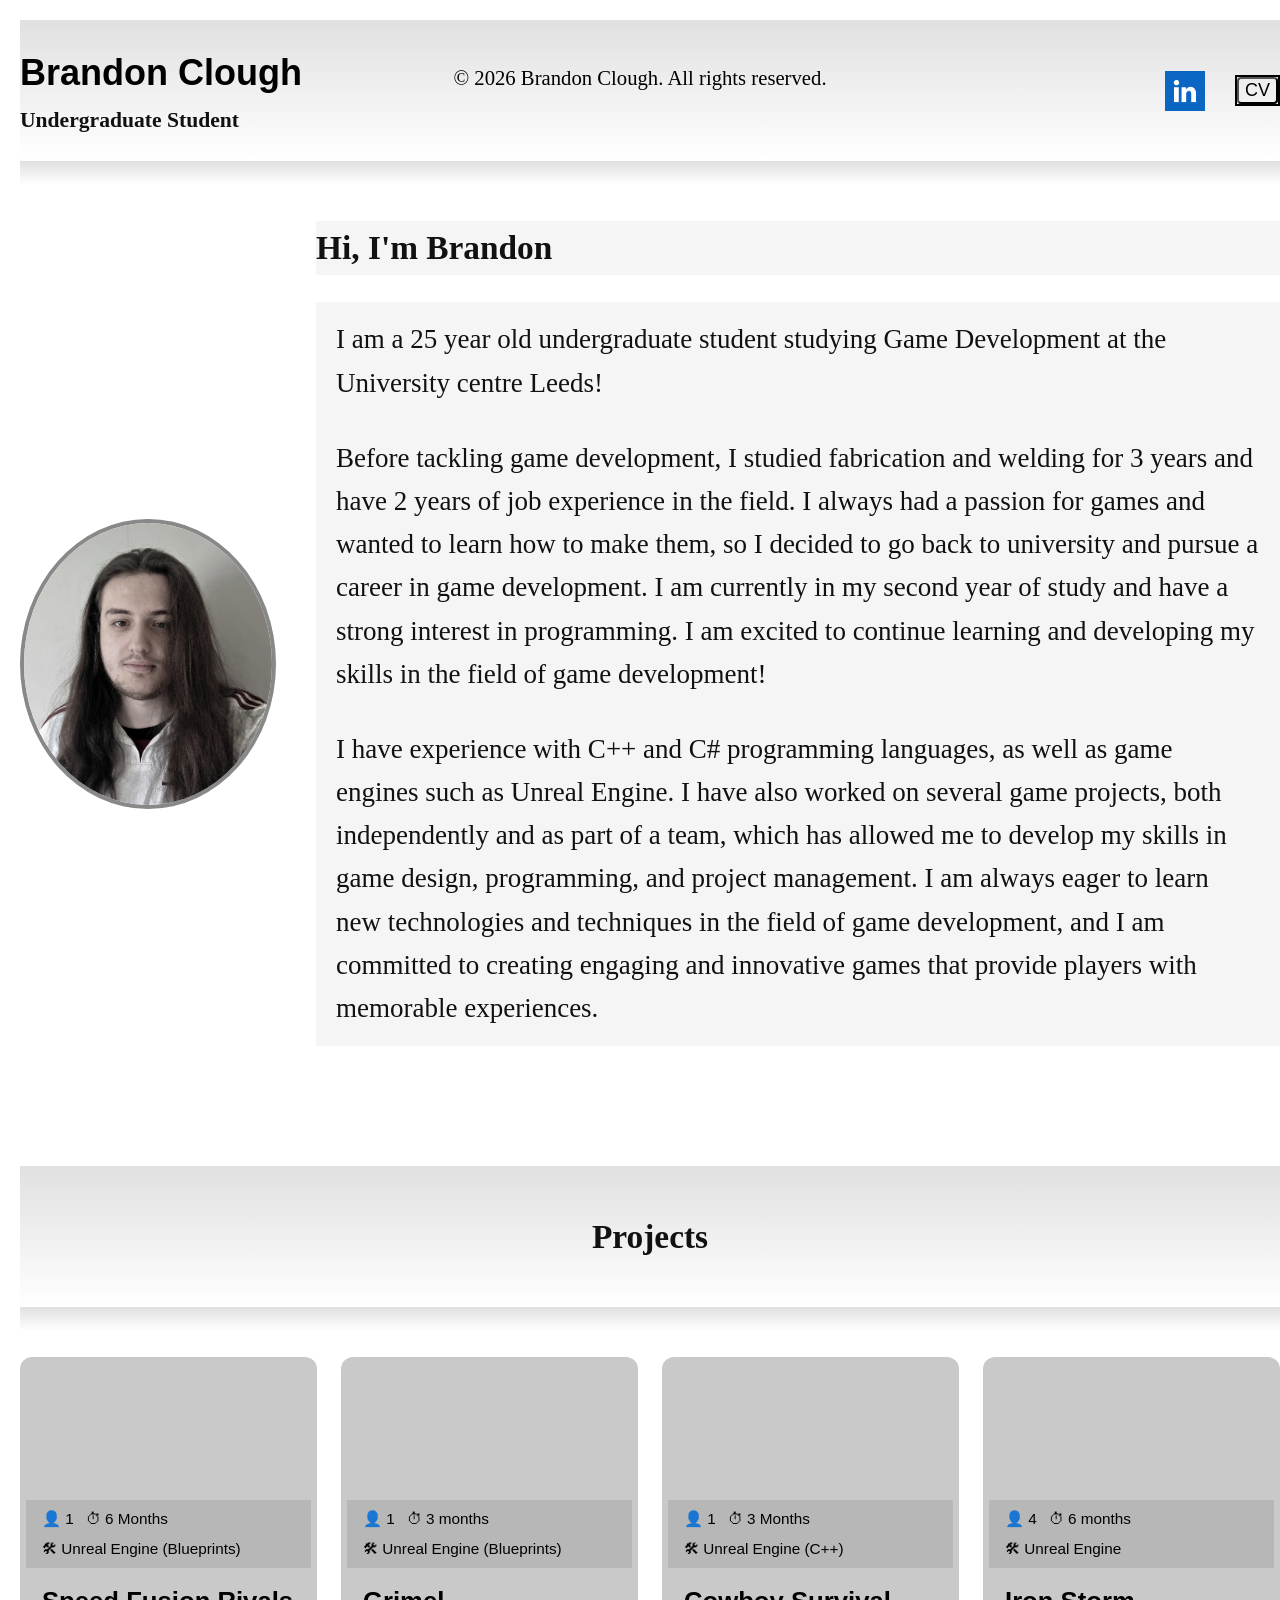
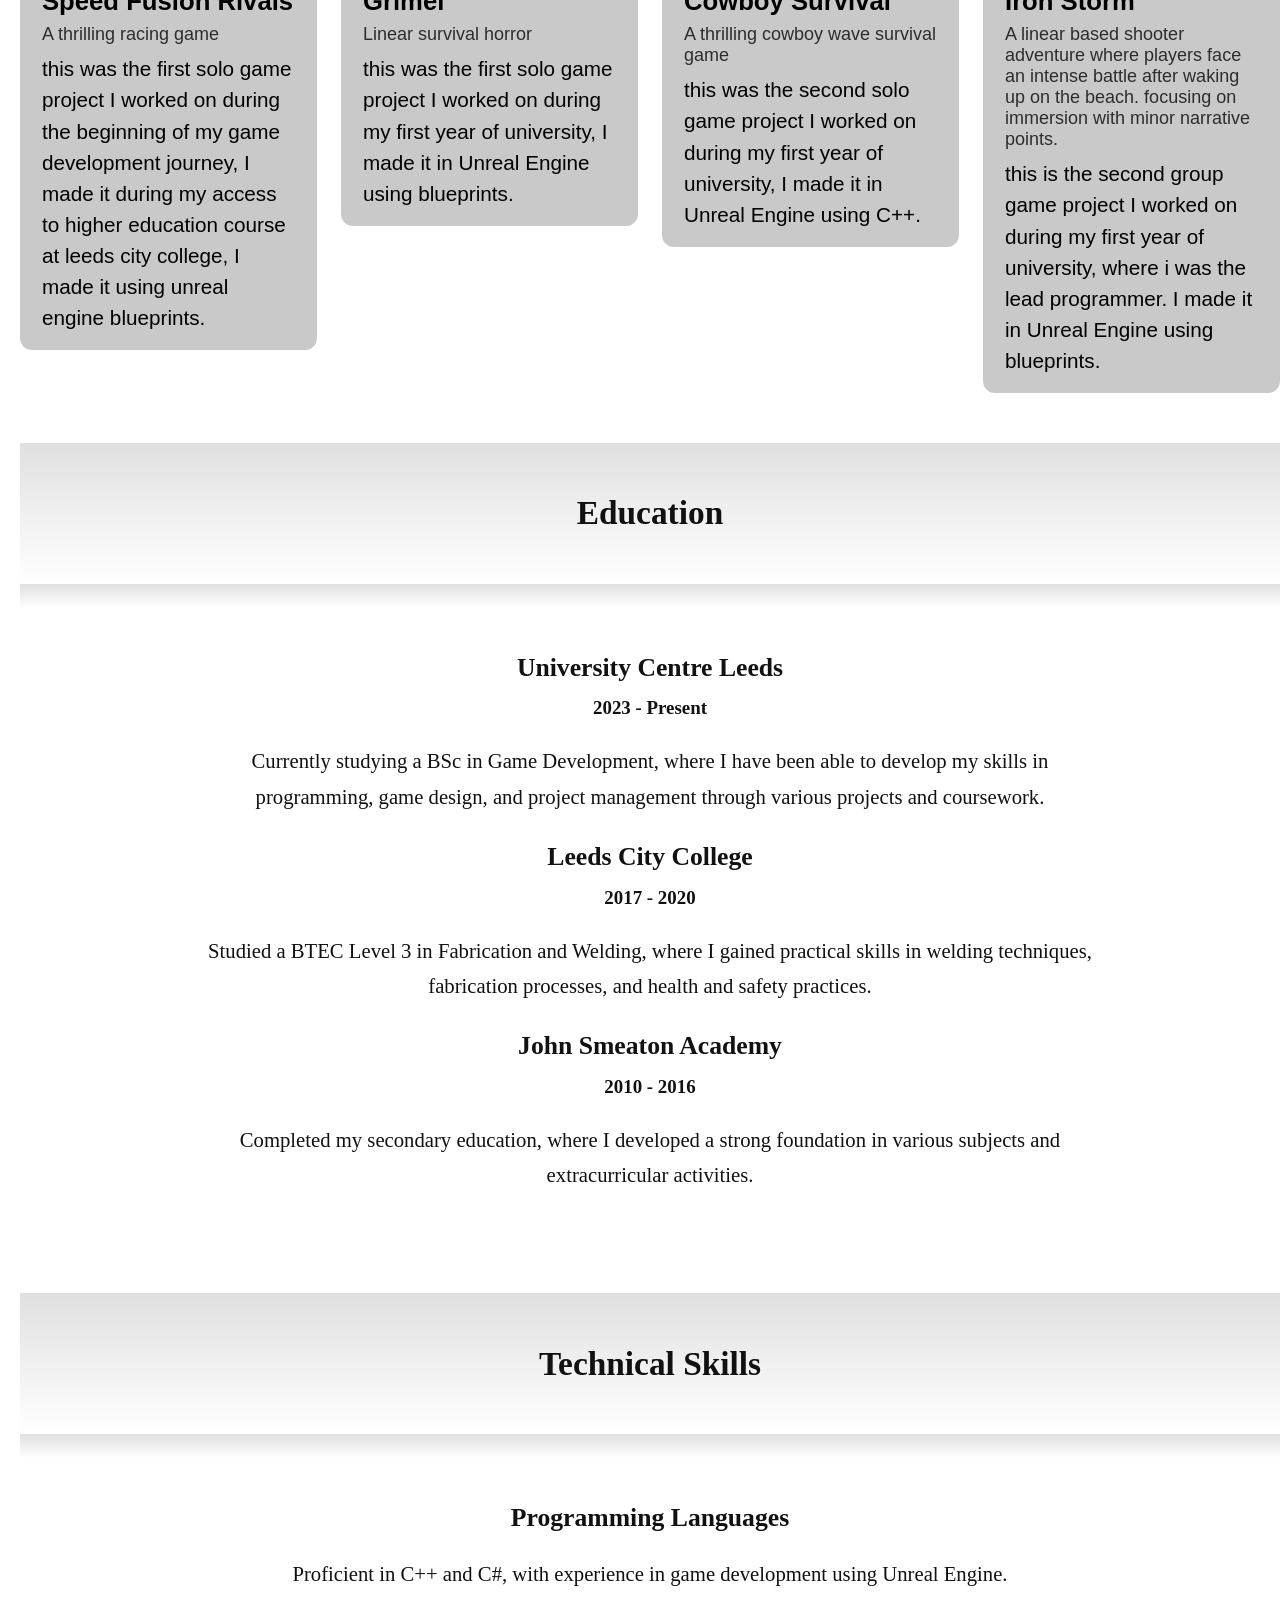
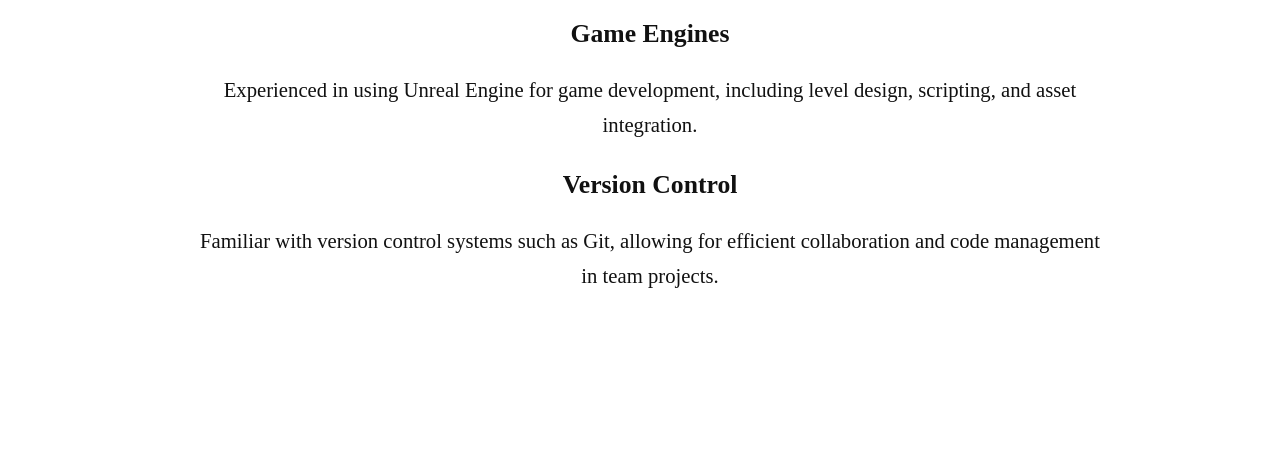
==== index.html @ 9a4a14b0 "Update index.html" ====
<!DOCTYPE html>
<html>
  <head>
    <meta charset="UTF-8">
    <meta name="viewport" content="width=device-width, initial-scale=1.0">
    <title>Home</title>
    <link rel="stylesheet" href="css/style.css">
    <script src="js/script.js.txt"></script>
  </head>
  <body class="fade-in">

  <div id="app">
  
  <div class="contentwrapper">
    
    <div class="header">
      <h1><a href="index.html">Brandon Clough</a>
      <small> Undergraduate Student</small>
      </h1>
       <div class="links">
        <a class="link" href="https://www.linkedin.com/in/brandon-clough-8a4b1b3aa/" target="_blank" title="LinkedIn">
          <img class="social-icon" src="Images/linkedin.jpg" alt="LinkedIn logo">
        </a>
        <a class="link cv" href="docs/Brandon Clough - CV.pdf" target="_blank">
          <button>CV</button>
        </a>
      </div>
    </div>


    <div class = "content">

    <div class = "aboutinformation">
      <img class="profile-pic" src="Images/Photoofme.jpg" alt="Profile picture">
        <section class="information">
        <h2 id="about" class="information-section">Hi, I'm Brandon</h2>
          <div class = "information-background">
            <p class="information-text">
              I am a 25 year old undergraduate student studying Game Development at the University centre Leeds! 
            </p>

            <p class="information-text">
              Before tackling game development, I studied fabrication and welding for 3 years and have 2 years of job experience in the field. I always had a passion for games and wanted to learn how to make them, so I decided to go back to university and pursue a career in game development. I am currently in my second year of study and have a strong interest in programming. I am excited to continue learning and developing my skills in the field of game development!
            </p>

            <p class="information-text">
              I have experience with C++ and C# programming languages, as well as game engines such as Unreal Engine. I have also worked on several game projects, both independently and as part of a team, which has allowed me to develop my skills in game design, programming, and project management. I am always eager to learn new technologies and techniques in the field of game development, and I am committed to creating engaging and innovative games that provide players with memorable experiences.
            </p>

        </div>
      </section>

    </div>


    <div id="portfolio">

      <div class = "header"> 
      <h2> Projects </h2>
      </div>

      <div class="experenice">

        <button type="button" class ="project-card" onclick="location.href='SpeedRivals.html'">
          <div class="project-video">
            <video src="media/SpeedFusionRivalsGameplay.mp4" autoplay loop muted></video>
            <!-- Or use <video> or <iframe> for gameplay -->
          </div>

          <div class="project-info-bar">
            <span>👤 1</span>
            <span>⏱ 6 Months</span>
            <span>🛠 Unreal Engine (Blueprints)</span>
          </div>

          <div class="project-details">
            <h3>Speed Fusion Rivals</h3>
            <div class="subtitle">A thrilling racing game</div>
            <p>
              this was the first solo game project I worked on during the beginning of my game development journey, I made it during my access to higher education course at leeds city college, I made it using unreal engine blueprints.
            </p>
          </div>

        </button>
          

        <button type="button" class ="project-card" onclick="location.href='Grimel.html'">

          <div class="project-video">
            <video src="media/GrimelGameplay.mp4" autoplay loop muted></video>
            <!-- Or use <video> or <iframe> for gameplay -->
          </div>

          <div class="project-info-bar">
            <span>👤 1</span>
            <span>⏱ 3 months</span>
            <span>🛠 Unreal Engine (Blueprints)</span>
          </div>

          <div class="project-details">
            <h3>Grimel</h3>
            <div class="subtitle">Linear survival horror</div>
            <p>
              this was the first solo game project I worked on during my first year of university, I made it in Unreal Engine using blueprints.
            </p>
          </div>

        </button>

        <button type="button" class ="project-card" onclick="location.href='CowboySurvival.html'">

          <div class="project-video">

            <video src="media/CowboySurvivalGameplay.mp4" autoplay loop muted></video>
            <!-- Or use <video> or <iframe> for gameplay -->
          </div>

          <div class="project-info-bar">
            <span>👤 1</span>
            <span>⏱ 3 Months</span>
            <span>🛠 Unreal Engine (C++)</span>
          </div>

          <div class="project-details">
            <h3>Cowboy Survival</h3>
            <div class="subtitle">A thrilling cowboy wave survival game</div>
            <p>
              this was the second solo game project I worked on during my first year of university, I made it in Unreal Engine using C++.
          </div>

        </button>

        <button type="button" class ="project-card" onclick="location.href='IronStorm.html'">

          <div class="project-video">
            <video src="media/IronStromGameplay" autoplay loop muted></video>
            <!-- Or use <video> or <iframe> for gameplay -->
          </div>

          <div class="project-info-bar">
            <span>👤 4</span>
            <span>⏱ 6 months</span>
            <span>🛠 Unreal Engine</span>
          </div>

          <div class="project-details">
            <h3>Iron Storm</h3>
            <div class="subtitle">A linear based shooter adventure where players face an intense battle after waking up on the beach. focusing on immersion with minor narrative points.</div>
            <p>
              this is the second group game project I worked on during my first year of university, where i was the lead programmer. I made it in Unreal Engine using blueprints.
            </p>

          </button>

      </div>

    </div>

      <div class="education">

          <div class="education header">
          <h2> Education </h2>
          </div>

          <div class="education li">

            <li>
              <h3>University Centre Leeds</h3>
              <div class="subtitle">2023 - Present</div>
              <p>
                Currently studying a BSc in Game Development, where I have been able to develop my skills in programming, game design, and project management through various projects and coursework.
              </p>
            </li>

            <li>
              <h3>Leeds City College</h3>
              <div class="subtitle">2017 - 2020</div>
              <p>
                Studied a BTEC Level 3 in Fabrication and Welding, where I gained practical skills in welding techniques, fabrication processes, and health and safety practices.
              </p>
            </li>

            <li>
              <h3> John Smeaton Academy</h3>
              <div class="subtitle">2010 - 2016</div>
              <p>
                Completed my secondary education, where I developed a strong foundation in various subjects and extracurricular activities.
              </p>
            </li>

          </div>

      </div>

        <div class="header">
          <h2> Technical Skills </h2>
        </div>
          
          <div class="skills">
            <div class="li">
              <li>
                <h3>Programming Languages</h3>
                <p>
                  Proficient in C++ and C#, with experience in game development using Unreal Engine.
                </p>
              </li>

              <li>
                <h3>Game Engines</h3>
                <p>
                  Experienced in using Unreal Engine for game development, including level design, scripting, and asset integration.
                </p>
              </li>

              <li>
                <h3>Version Control</h3>
                <p>
                  Familiar with version control systems such as Git, allowing for efficient collaboration and code management in team projects.
                </p>
              </li>
            </div>

          </div>
      </div>
    </div>
  </div>
</div>

<footer>
  <div>
  <p>&copy; 2026 Brandon Clough. All rights reserved.</p>
  </div>
  </footer>
  </body>
 

</html>
---- css/style.css ----
/* Fix scrolling so content moves under header */
body, html {
    height: 100%;
    margin: 0;
    padding: 0;
    overflow-x: var(--scroll-y);
    box-sizing: border-box;
    justify-content: center;
    font-size: 18px;
    line-height: 1.6;
    color: #111;
}

#app {

    display: flex;
    min-height: auto;
    overflow-y: auto;
    flex-direction: column;

}

#app::-webkit-scrollbar {
    width: 0px;
    height: 0px;
    background: transparent; /* make scrollbar invisible */
}

#app {
    scrollbar-width: none; /* Firefox */
    -ms-overflow-style: none;  /* Internet Explorer 10+ */
}

#app::-webkit-scrollbar {
    display: none; /* Safari and Chrome */
}

#about {
    display: flex;
    flex-direction: row;
    gap: 24px;
}


#portfolio {
    display: block;
    flex-direction: row;
    gap: 24px;
}



.contentwrapper {
margin: 0 auto;
position: absolute;
}

.contentwrapper .header{
    position:sticky;
    top:0;
    z-index: 20;
    position: sticky;
    position: -webkit-sticky;
    position: sticky;
    position: relative;

    display: flex   ;
    justify-content: space-between;

}

.contentwrapper .header .links .cv{
    flex-direction: row;
    font-size: 18px;
    text-decoration: none;
    border: 2px solid;
    background-color: inherit;
}

.contentwrapper .header .links {
    display: inline-flex;
    align-items: center;
    gap: 30px;

    flex-wrap: wrap;
}

.contentwrapper .header::before{
    content: "";
    position: absolute;
    top: 0;
    left: 0;
    width: 100%;
    height: 100%;
    background-color: #fff;
    z-index: -1;
     background: linear-gradient(to bottom, rgba(0, 0, 0, 0.12), rgba(0, 0, 0, 0));
}

.contentwrapper .header::after{
    content: "";
    position: absolute;
    top: 100%;
    left: 0;
    width: 100%;
    height: 24px;
    background: linear-gradient(to bottom, rgba(0, 0, 0, 0.12), rgba(0, 0, 0, 0));
    pointer-events: none;
    margin-bottom: 50px;
}



.contentwrapper .header .links .link{
    display: inline-flex;
    align-items: center;
    justify-content: center;
    margin-right: 0;
    max-width: none;
    max-height: none;
}

.links .social-icon {
    display: block;
    width: 40px;
    height: 40px;
    object-fit: contain;
    padding-right: 0;
}

small {
    display: block;
    font-size: 60%;
}

.header a {
    text-decoration: none;
    color: rgb(0, 0, 0);
    font-family: 'Franklin Gothic Medium', 'Arial Narrow', Arial, sans-serif;
    background-color: transparent;
}
.content{
    opacity: inherit;
    position: relative;
    z-index: 1;
    transition: opactiy .5s ease-out;
    display: block;
    gap: 24px;
    justify-content: center;
    padding-bottom: 60px;
}

.content .header {

     display: block;
    text-align: center;
    font-size: 1.5rem;
    padding: 16px 0;
    margin-bottom: 50px;
}

.aboutinformation{
    display: inline-flex;
    align-items: center;
    justify-content: center;
    margin-top: 60px;
    margin-bottom: 60px;
    gap: 40px;
}

.aboutinformation .profile-pic{
    border: 4px solid #00000077;
    width: 248px;
    height: auto;
    min-height: 248px;
    min-width: 248px;
    border-radius: 50%;
    filter: grayscale(60%);
    margin: 0;
    gap: 24px;
}

.aboutinformation .about-text{
margin: 0;
font-size: 1.5rem;
text-align: left;

}

/* Cards grid — used both inside .aboutinformation and standalone */
.experenice {
    display: flex;
    flex-wrap: wrap;
    gap: 24px;
    justify-content: flex-start;
    align-items: flex-start;
}

.aboutinformation .experenice{
    align-items: center;
    position: relative;
    margin: 0 0 32px;
}

.aboutinformation .experenice .project-card{
    border: none;
    text-align: left;
    color: #fff;
    display: inline-flex;
    flex-direction: row;
    background-color: inherit;
    padding: 24px;
    border-radius: 4px;
    font-size: 1rem;
    margin: 8px 0;
    width: 100%;
    min-height: 100%;
    line-height: 1.44;
}

.aboutinformation .experenice .project-card .video{
    aspect-ratio: 16 / 9;

}

.video-additional-info{
    display: flex;
    position: relative;
    padding: 12px 24px;
    margin-left: -16px;
    margin-right: -32px;
    margin-bottom: -52px;
    left: -8px;
    background-color: grey;
    top: -50px;
    font-size: .875rem;
}

.education{
    display: block;
    flex-direction: row;
    justify-content: center;
    margin-bottom: 60px;
    margin-top: 50px;
    gap: 40px;
}

.education .header{
    display: block;
    text-align: center;
    font-size: 1.5rem;
    padding: 16px 0;
}

.education .li{
    display: block;
    padding: 16px 24px;
    font-size: 1rem;
    justify-content: center;
    text-align: center;
}


h1 {
    display: block;
    font-size: clamp(2rem, 2.8vw, 2.8rem);
    margin-block-start: 0.67em;
    margin-block-end: 0.67em;
    margin-inline-start: 0px;
    margin-inline-end: 0px;
    font-weight: bold;
    unicode-bidi: isolate;
}

p {
    display: block;
    font-size: clamp(1rem, 0.6vw + 0.95rem, 1.15rem);
    line-height: 1.7;
    margin-block-start: 1em;
    margin-block-end: 1em;
    margin-inline-start: 0px;
    margin-inline-end: 0px;
    unicode-bidi: isolate;
}

h2{
    display: block;
    font-size: clamp(1.5rem, 1.2vw + 1rem, 2rem);
    margin-block-start: 0.83em;
    margin-block-end: 0.83em;
    margin-inline-start: 0px;
    margin-inline-end: 0px;
    font-weight: bold;
    unicode-bidi: isolate;
}

video{

    width: 100%;
    height: auto;
    display: block;
}

button {
    font-size: 18px;
    text-decoration: none;
    background-color: inherit;
    border-radius: 4px;
}

button:hover {
    background-color: #f0f0f0;
    cursor: pointer;
}
div{
    display: block;
    unicode-bidi: isolate  ;    
}

footer{
    display: block;
    text-align: center;
    padding: 20px 0;
    font-size: 0.875rem;
    color: #000000;
}

h3 {
    font-size: clamp(1.15rem, 0.6vw + 1rem, 1.45rem);
    line-height: 1.4;
    margin: 0 0 8px;
}



@keyframes dropdownFade {
    from { opacity: 0; transform: 
    translateY(-10px); }
    to { opacity: 1; transform: translateY(0); }
}

@keyframes slideDown {
  from {
    opacity: 0;
    transform: translateY(-10px);
  }
  to {
    opacity: 1;
    transform: translateY(0);
  }
}

@keyframes slideIn{
    
    from {transform: translateX(-100%); }
    to {transform: translateX(0); }
}

.fade-in {
    padding: 20px;
    animation: fadePage 1s ease;
    background-size: 200% 200%;
    animation: gradientMove 5s ease-in-out infinite;
    animation: fadePage 1s ease, gradientMove 5s ease-in-out infinite;
}

@keyframes fadePage {
    from { opacity: 0; transform: translateY(20px); }
    to { opacity: 1; transform: translateY(0); }
}

@keyframes fadeOut {
    from { opacity: 1; transform: translateY(0); }
    to { opacity: 0; transform: translateY(20px); }
}


@keyframes gradientMove {
    0% {
        background-position: 0% 50%;
    }
    50% {
        background-position: 100% 50%;
    }
    100% {
        background-position: 0% 50%;
    }
}

.project-card {
  background: rgba(0, 0, 0, 0.212);
  border-radius: 12px;
  overflow: hidden;
  flex: 1 1 220px;
  max-width: 300px;
  min-width: 200px;
  display: flex;
  flex-direction: column;
  color: #fff;
  border: none;
  text-align: left;
  cursor: pointer;
}

.project-image img,
.project-image video {
  width: 100%;
  display: block;
}

.project-info-bar {
  display: flex;
  flex-wrap: wrap;
  gap: 12px;
  padding: 10px 16px;
  font-size: 0.85em;
  color: #000000;
  background: #1818181a;
}

.project-details {
  padding: 16px;
}

.project-details h3 {
  color: #000000;
  margin: 0 0 4px 0;
}

.project-details .subtitle {
  font-size: 1em;
  color: #2e2d2d;
  margin-bottom: 8px;
}


.project-details p {
  margin: 0;
  line-height: 1.5;
  color: #000000;
}



.badge {
    display: inline-block;
    padding: 4px 8px;
    font-size: 12px;
    color: #fff;
    background-color: #007bff;
    border-radius: 4px;
    margin-right: 8px;
}

.badge-list {
    display: flex;
    flex-wrap: wrap;
    gap: 8px;
    margin-top: 8px;
}

.information {
    display: flex;
    flex-direction: column;
    margin-bottom: 60px;
}

.information-section {
    margin-top: 0;
    padding-top: 0;
  background-color: whitesmoke;
}

.information-text {
    font-size: 1.5rem;
    margin: 0;
    line-height: 1.6;
    padding: 16px 20px;
}

.information-background {
    background-color: whitesmoke;
   
}

/* Responsive project card grid */
.experience {
    display: flex;
    flex-wrap: wrap;
    gap: 24px;
    justify-content: center;
    align-items: stretch;
    width: 100%;
}



.skills {
    display: flex;
    flex-wrap: wrap;
    gap: 24px;
    justify-content: center;
    align-items: stretch;
    width: 100%;
    margin-bottom: 60px;
}

.skills .li {
    display: block;
    padding: 16px 24px;
    font-size: 1.1rem;
    justify-content: center;
    text-align: center;
}

.education li,
.skills li {
    list-style: none;
    max-width: 900px;
    margin: 0 auto 24px;
    padding: 0 12px;
    text-align: center;
}

.education .subtitle,
.skills .subtitle {
    font-size: 1.05rem;
    font-weight: 600;
}

@media (max-width: 900px) {
    .experience {
        flex-direction: column;
        align-items: center;
    }
    .project-card {
        width: 100%;
        max-width: 95vw;
        margin-bottom: 24px;
    }
}

@media (max-width: 600px) {
    .contentwrapper {
        padding-top: 80px; /* Adjust for smaller screens */
    }
    
    .header a {
        font-size: 1rem;
    }
    
    .aboutinformation .profile-pic {
        width: 200px; /* Smaller profile picture on mobile */
        min-width: 200px;
        min-height: 200px;
    }
    
    .aboutinformation .about-text {
        font-size: 1.1rem;
    }
    
    .project-card {
        max-width: 100%; /* Full width on mobile */
    }

    p{
        font-size: 1rem;
        line-height: 1.7;
    }

    
}

/* Section flow + project grid overrides */
.content > h2 {
    display: block;
    width: 100%;
    margin: 24px 0 12px;
}

.content .project-grid,
.content .experenice {
    display: flex;
    flex-wrap: wrap;
    align-items: flex-start;
    gap: 24px;
    width: 100%;
}

.content .project-grid .project-card,
.content .experenice .project-card {
    flex: 1 1 250px;
    max-width: 320px;
    min-width: 220px;
}

.content .project-video video {
    width: 100%;
    display: block;
    border-radius: 8px 8px 0 0;
}

@media (max-width: 900px) {
    .content .project-grid,
    .content .experenice {
        flex-direction: column;
    }

    .content .project-grid .project-card,
    .content .experenice .project-card {
        width: 100%;
        max-width: 95vw;
    }
}

/* iPhone/tablet scaling */
@media (max-width: 768px) {
    .fade-in {
        padding: 12px;
        animation: fadePage 1s ease;
        background-size: 200% 200%;
        animation: gradientMove 5s ease-in-out infinite;
        background-color: #f0f0f0;
    }

    #app {
        display: block;
        width: 100%;
        min-height: 100vh;
    }

    .contentwrapper {
        position: relative;
        width: 100%;
        max-width: 100%;
        margin: 0;
        padding-top: 0;
    }

    .contentwrapper .header {
        display: flex;
        flex-direction: column;
        align-items: flex-start;
        gap: 8px;
        width: 100%;
    }

    .contentwrapper .header .links {
        gap: 12px;
    }

    .content {
        display: block;
        padding-top: 16px !important;
    }

    .aboutinformation {
        display: flex;
        flex-direction: column;
        align-items: center;
        gap: 16px;
        margin-bottom: 28px;
    }

    .aboutinformation .profile-pic {
        width: min(70vw, 220px);
        min-width: 0;
        min-height: 0;
    }

    .aboutinformation .about-text {
        text-align: center;
        font-size: 1.1rem;
    }

    .content .project-grid,
    .content .experenice {
        display: flex;
        flex-direction: column;
        gap: 16px;
    }

    .content .project-grid .project-card,
    .content .experenice .project-card,
    .project-card {
        width: 100%;
        max-width: 100%;
        min-width: 0;
        flex: 1 1 auto;
    }

    .project-info-bar,
    .project-details {
        padding-left: 12px;
        padding-right: 12px;
    }

    .information-text {
        font-size: 1.05rem;
        line-height: 1.5;
        padding: 12px 14px;
    }

    h2 {
        font-size: 1.6rem;
    }

    h3 {
        font-size: 1.2rem;
    }
}

/* Narrow iPhone widths */
@media (max-width: 430px) {
    .links .social-icon {
        width: 30px;
        height: 30px;
    }

    button {
        font-size: 16px;
    }

    h1 {
        font-size: 1.8rem;
    }
}
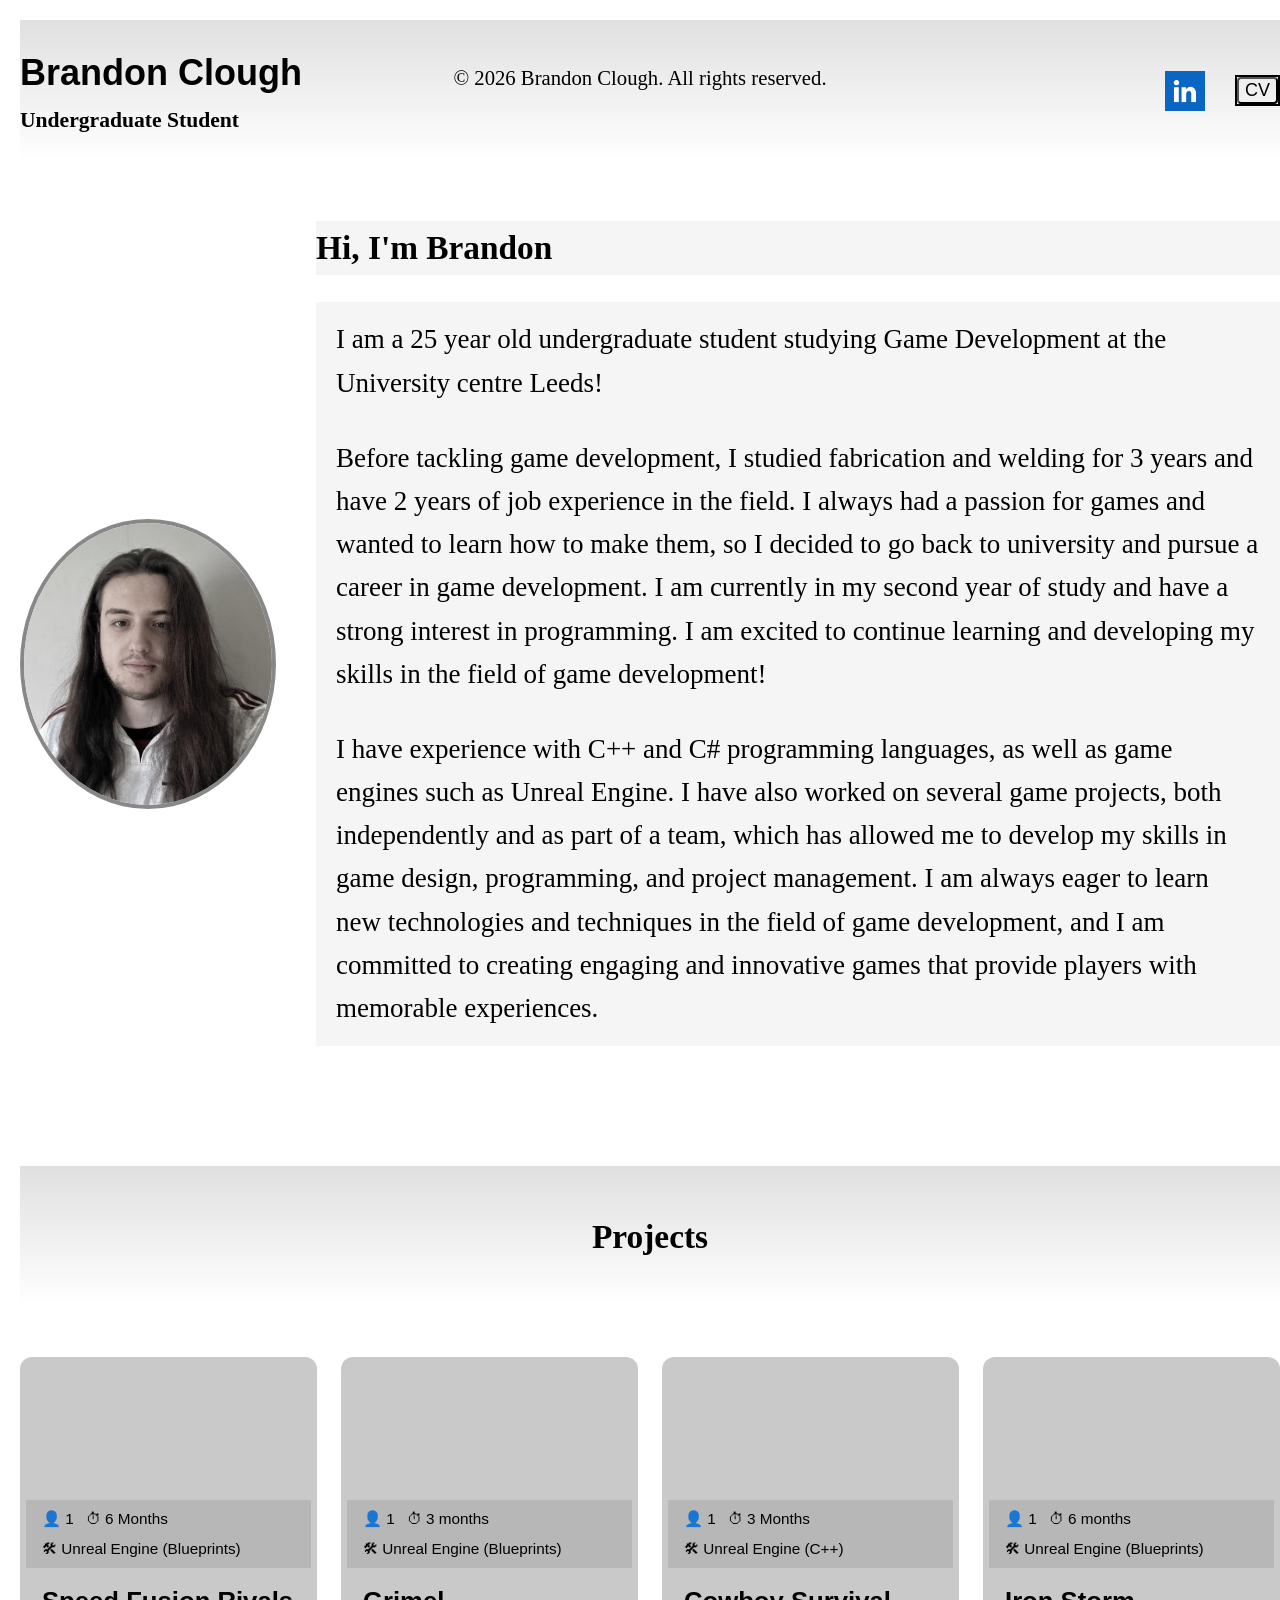
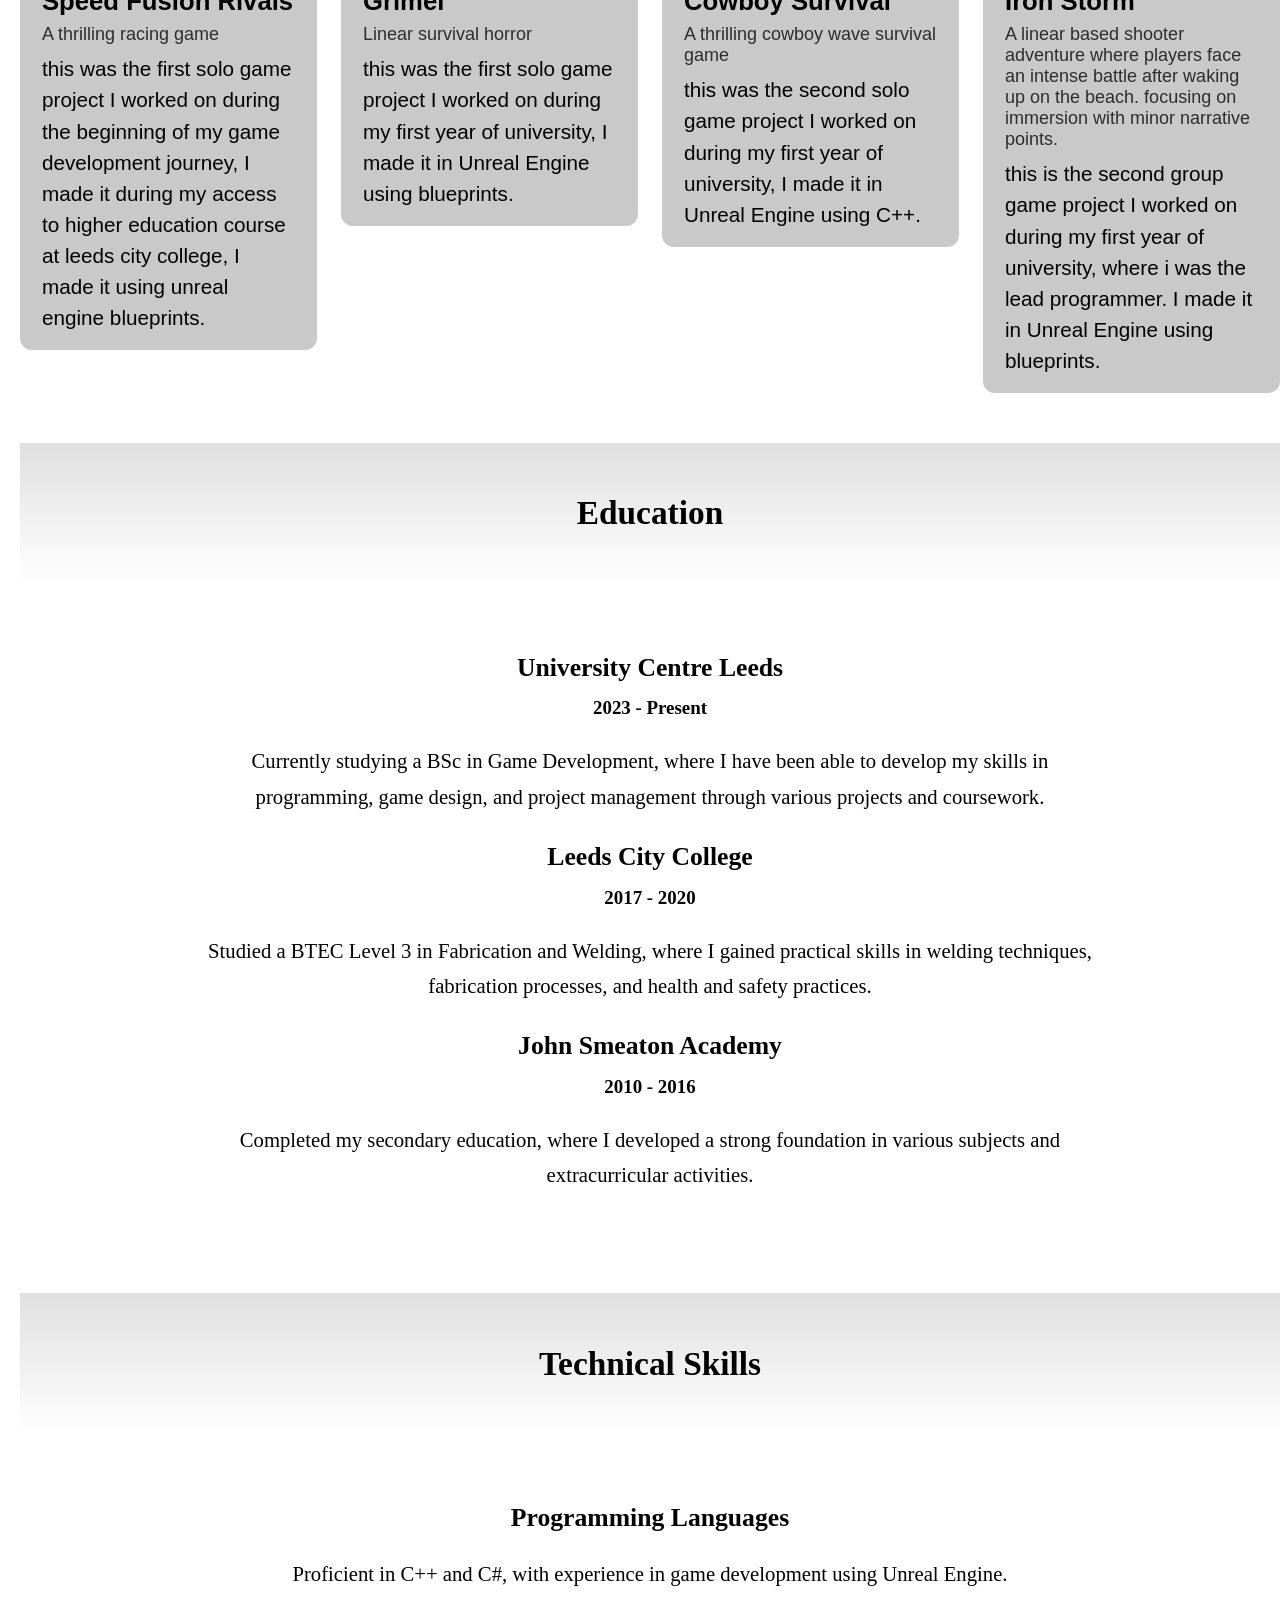
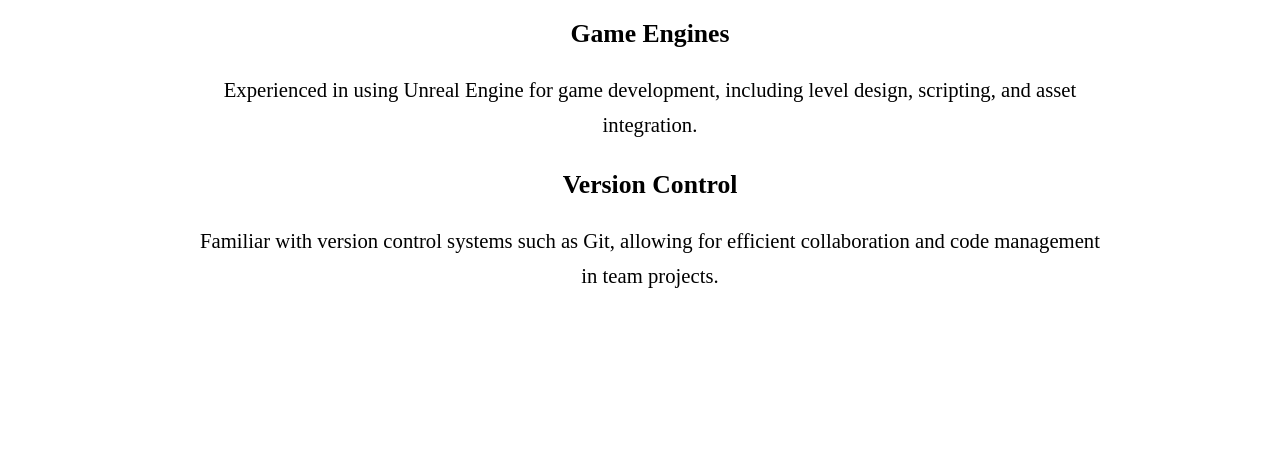
==== commit 4ee7abae: "....." ====
--- a/index.html
+++ b/index.html
@@ -56,7 +56,7 @@
     <div id="portfolio">
 
       <div class = "header"> 
-      <h2> Projects </h2>
+        <h2> Projects </h2>
       </div>
 
       <div class="experenice">
@@ -133,14 +133,14 @@
         <button type="button" class ="project-card" onclick="location.href='IronStorm.html'">
 
           <div class="project-video">
-            <video src="media/IronStromGameplay" autoplay loop muted></video>
-            <!-- Or use <video> or <iframe> for gameplay -->
-          </div>
-
-          <div class="project-info-bar">
-            <span>👤 4</span>
+            <video src="media/IronStormGameplay.mp4" autoplay loop muted></video>
+            <!-- Or use <video> or <iframe> for gameplay -->
+          </div>
+
+          <div class="project-info-bar">
+            <span>👤 1</span>
             <span>⏱ 6 months</span>
-            <span>🛠 Unreal Engine</span>
+            <span>🛠 Unreal Engine (Blueprints)</span>
           </div>
 
           <div class="project-details">
--- a/css/style.css
+++ b/css/style.css
@@ -8,7 +8,6 @@
     justify-content: center;
     font-size: 18px;
     line-height: 1.6;
-    color: #111;
 }
 
 #app {
@@ -92,7 +91,6 @@
     left: 0;
     width: 100%;
     height: 100%;
-    background-color: #fff;
     z-index: -1;
      background: linear-gradient(to bottom, rgba(0, 0, 0, 0.12), rgba(0, 0, 0, 0));
 }
@@ -104,7 +102,7 @@
     left: 0;
     width: 100%;
     height: 24px;
-    background: linear-gradient(to bottom, rgba(0, 0, 0, 0.12), rgba(0, 0, 0, 0));
+    
     pointer-events: none;
     margin-bottom: 50px;
 }
@@ -152,7 +150,7 @@
 
 .content .header {
 
-     display: block;
+    display: block;
     text-align: center;
     font-size: 1.5rem;
     padding: 16px 0;
@@ -191,8 +189,8 @@
 .experenice {
     display: flex;
     flex-wrap: wrap;
-    gap: 24px;
-    justify-content: flex-start;
+    gap: 50px;
+    justify-content: center;
     align-items: flex-start;
 }
 
@@ -219,7 +217,7 @@
 }
 
 .aboutinformation .experenice .project-card .video{
-    aspect-ratio: 16 / 9;
+    aspect-ratio: auto;
 
 }
 
@@ -231,7 +229,7 @@
     margin-right: -32px;
     margin-bottom: -52px;
     left: -8px;
-    background-color: grey;
+    background-color: rgb(173, 171, 171);
     top: -50px;
     font-size: .875rem;
 }
@@ -638,7 +636,7 @@
     }
 
     .contentwrapper .header {
-        display: flex;
+        display: block;
         flex-direction: column;
         align-items: flex-start;
         gap: 8px;
@@ -708,6 +706,10 @@
     h3 {
         font-size: 1.2rem;
     }
+
+    header{
+        text-align: center;
+    }
 }
 
 /* Narrow iPhone widths */
@@ -724,4 +726,8 @@
     h1 {
         font-size: 1.8rem;
     }
+
+    .aboutinformation .about-text{
+        font-size: smaller;
+    }
 }
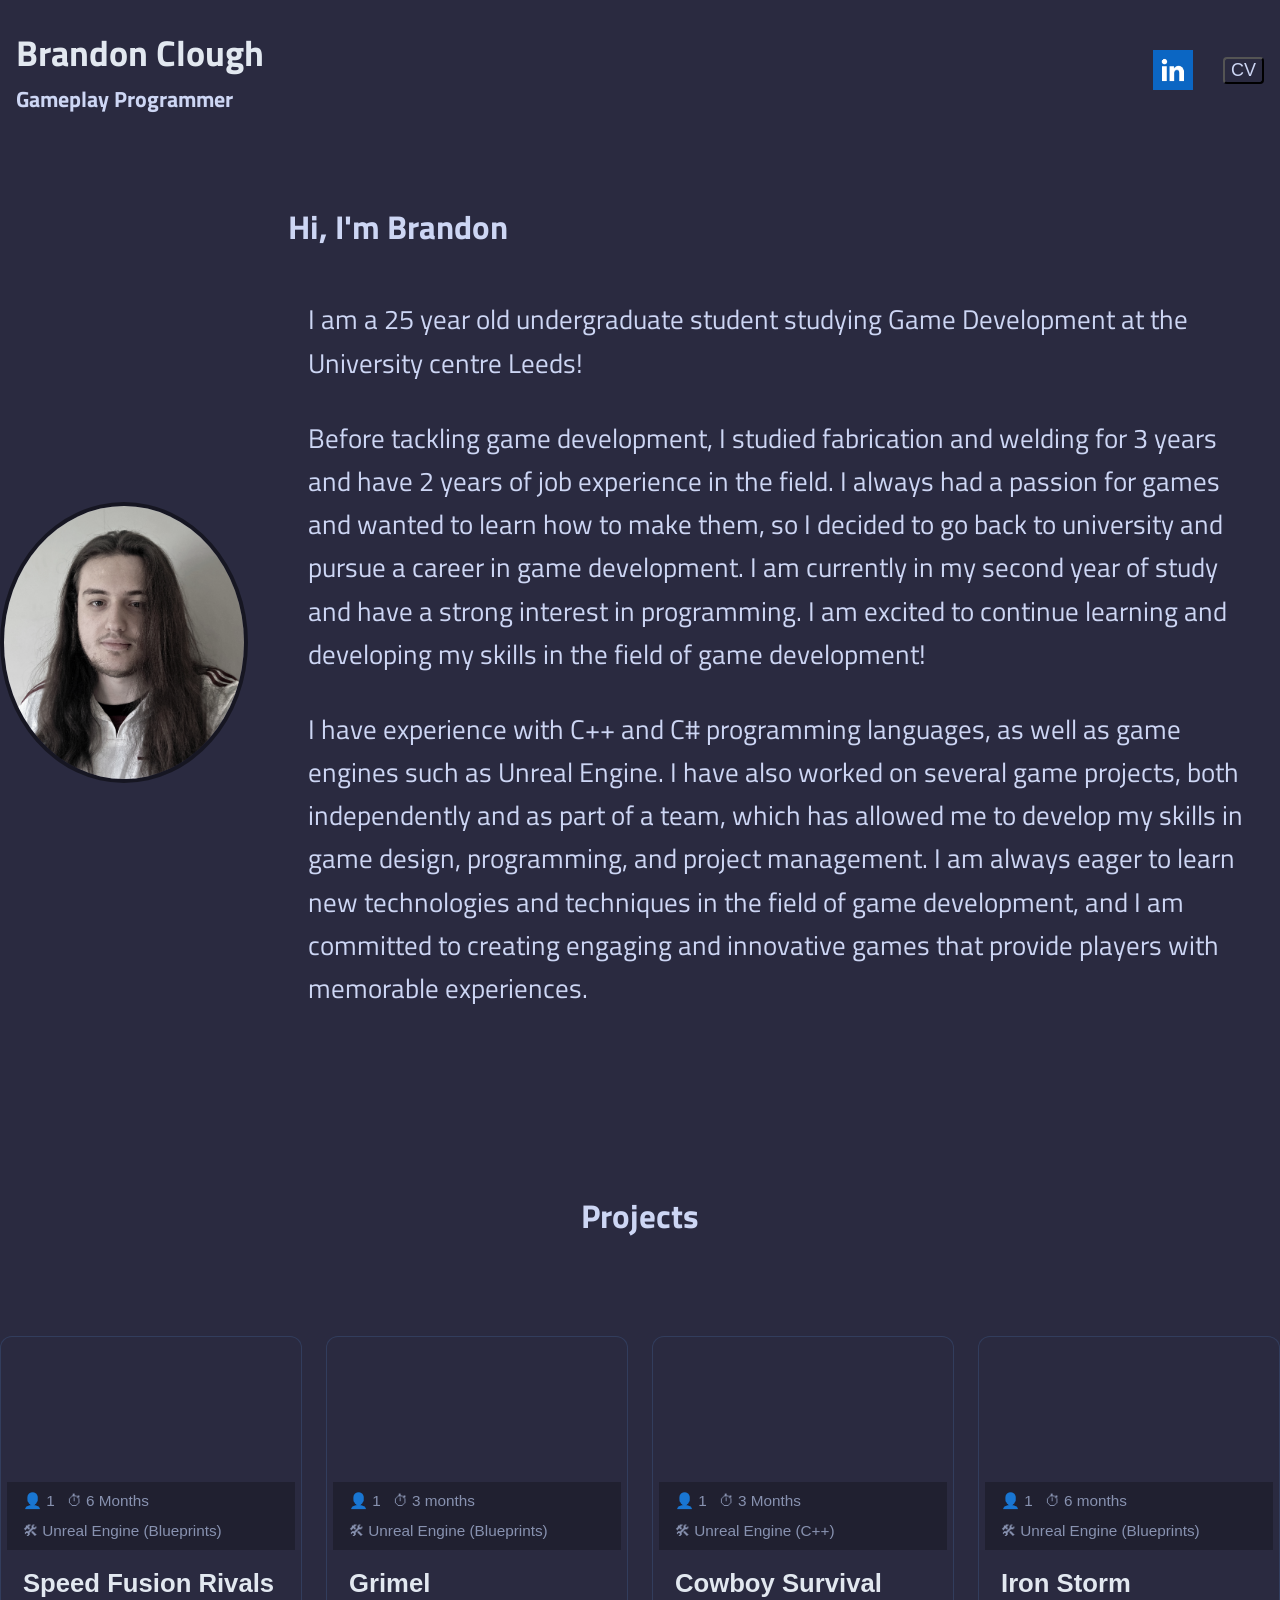
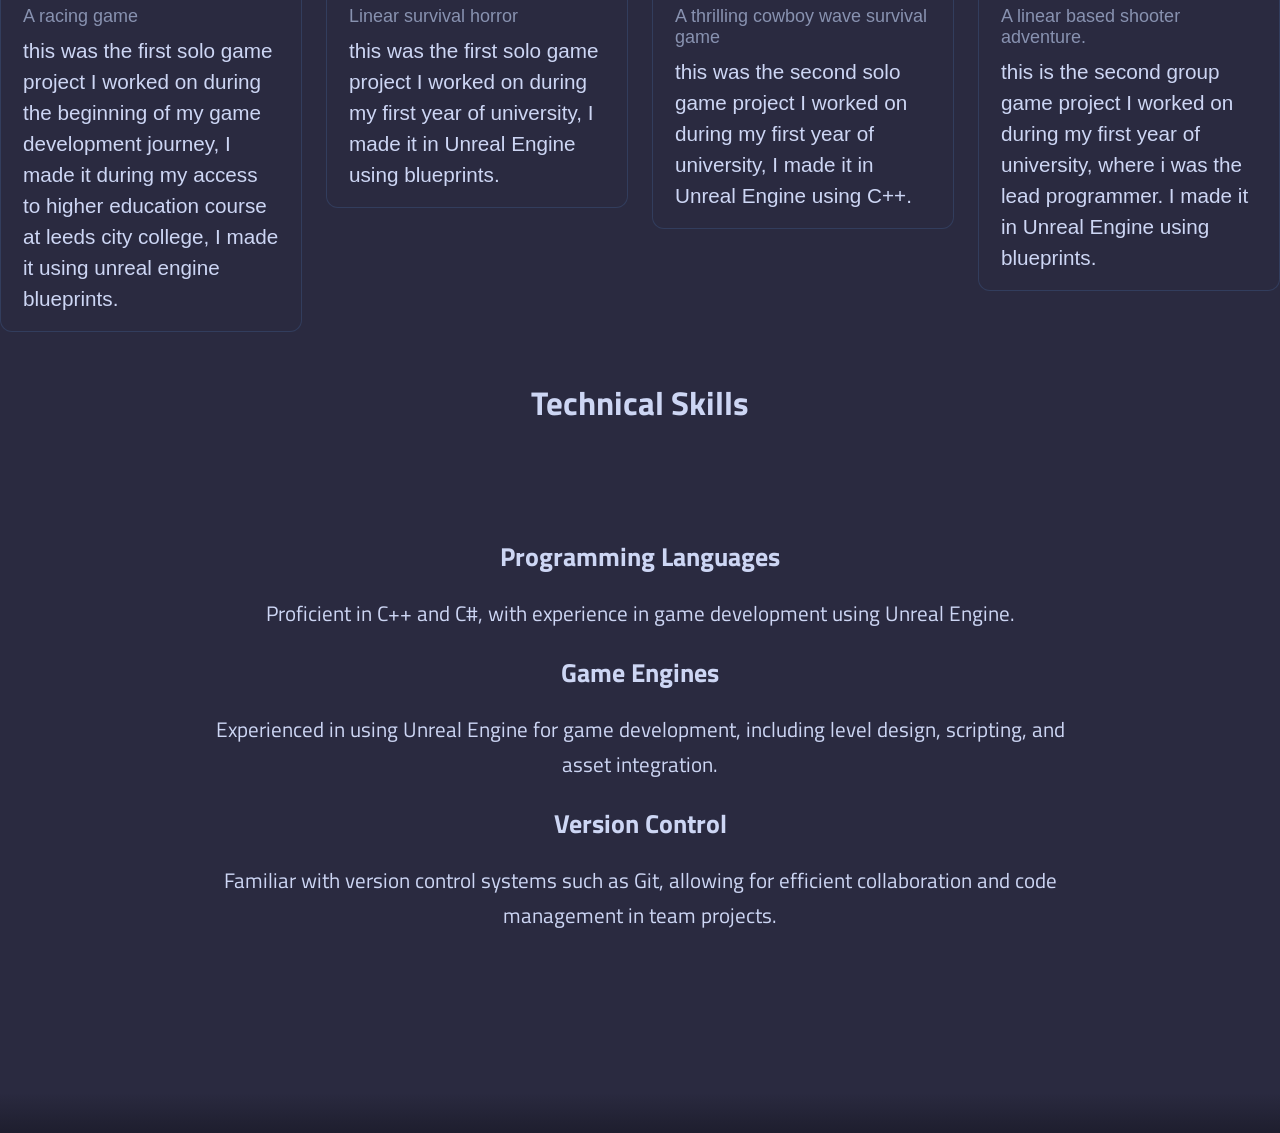
==== commit e9ec64d6: "..." ====
--- a/index.html
+++ b/index.html
@@ -15,7 +15,7 @@
     
     <div class="header">
       <h1><a href="index.html">Brandon Clough</a>
-      <small> Undergraduate Student</small>
+      <small> Gameplay Programmer</small>
       </h1>
        <div class="links">
         <a class="link" href="https://www.linkedin.com/in/brandon-clough-8a4b1b3aa/" target="_blank" title="LinkedIn">
@@ -75,7 +75,7 @@
 
           <div class="project-details">
             <h3>Speed Fusion Rivals</h3>
-            <div class="subtitle">A thrilling racing game</div>
+            <div class="subtitle">A racing game</div>
             <p>
               this was the first solo game project I worked on during the beginning of my game development journey, I made it during my access to higher education course at leeds city college, I made it using unreal engine blueprints.
             </p>
@@ -145,7 +145,7 @@
 
           <div class="project-details">
             <h3>Iron Storm</h3>
-            <div class="subtitle">A linear based shooter adventure where players face an intense battle after waking up on the beach. focusing on immersion with minor narrative points.</div>
+            <div class="subtitle">A linear based shooter adventure.</div>
             <p>
               this is the second group game project I worked on during my first year of university, where i was the lead programmer. I made it in Unreal Engine using blueprints.
             </p>
@@ -154,47 +154,10 @@
 
       </div>
 
-    </div>
-
-      <div class="education">
-
-          <div class="education header">
-          <h2> Education </h2>
-          </div>
-
-          <div class="education li">
-
-            <li>
-              <h3>University Centre Leeds</h3>
-              <div class="subtitle">2023 - Present</div>
-              <p>
-                Currently studying a BSc in Game Development, where I have been able to develop my skills in programming, game design, and project management through various projects and coursework.
-              </p>
-            </li>
-
-            <li>
-              <h3>Leeds City College</h3>
-              <div class="subtitle">2017 - 2020</div>
-              <p>
-                Studied a BTEC Level 3 in Fabrication and Welding, where I gained practical skills in welding techniques, fabrication processes, and health and safety practices.
-              </p>
-            </li>
-
-            <li>
-              <h3> John Smeaton Academy</h3>
-              <div class="subtitle">2010 - 2016</div>
-              <p>
-                Completed my secondary education, where I developed a strong foundation in various subjects and extracurricular activities.
-              </p>
-            </li>
-
-          </div>
-
-      </div>
-
-        <div class="header">
+        <div id="technicalskills">
+          <div class = "header">
           <h2> Technical Skills </h2>
-        </div>
+          </div>
           
           <div class="skills">
             <div class="li">
@@ -219,9 +182,9 @@
                 </p>
               </li>
             </div>
-
-          </div>
-      </div>
+          </div>
+      </div>
+
     </div>
   </div>
 </div>
--- a/css/style.css
+++ b/css/style.css
@@ -1,13 +1,37 @@
+@import url('https://fonts.googleapis.com/css2?family=Titillium+Web:wght@400;600;700&display=swap');
+
+/* =============================================
+   60 / 30 / 10  —  Programmer Colour Theme
+   60 %  #1e1e2e  dark navy        (background)
+   30 %  #2a2a40  cooler panel     (surfaces)
+   10 %  #60a5fa  programmer blue  (accent)
+   ============================================= */
+:root {
+    --color-bg:      #1e1e2e;   /* 60 % dominant background  */
+    --color-surface: #2a2a40;   /* 30 % cards / panels       */
+    --color-accent:  #60a5fa;   /* 10 % highlight blue       */
+    --color-text:    #cdd6f4;   /* primary body text         */
+    --color-muted:   #8892b0;   /* secondary / muted text    */
+    --color-heading: #e2e8f0;   /* headings                  */
+}
+
+*, *::before, *::after {
+    box-sizing: border-box;
+}
+
 /* Fix scrolling so content moves under header */
 body, html {
     height: 100%;
     margin: 0;
     padding: 0;
-    overflow-x: var(--scroll-y);
+    overflow-x: hidden;
     box-sizing: border-box;
     justify-content: center;
+    font-family: 'Titillium Web', sans-serif;
     font-size: 18px;
     line-height: 1.6;
+    color: var(--color-text);
+    background-color: var(--color-bg);
 }
 
 #app {
@@ -16,18 +40,9 @@
     min-height: auto;
     overflow-y: auto;
     flex-direction: column;
-
-}
-
-#app::-webkit-scrollbar {
-    width: 0px;
-    height: 0px;
-    background: transparent; /* make scrollbar invisible */
-}
-
-#app {
     scrollbar-width: none; /* Firefox */
     -ms-overflow-style: none;  /* Internet Explorer 10+ */
+
 }
 
 #app::-webkit-scrollbar {
@@ -47,14 +62,125 @@
     gap: 24px;
 }
 
+#portfolio .project-card {
+    display: block;
+    width: 100%;
+    max-width: none;
+    min-width: none;
+}
+
+#portfolio .project-card .video {
+    width: 100%;
+    height: auto;
+    display: block;
+}
+
+#portfolio .project-card .video-container {
+    width: 100%;
+    height: auto;
+    display: block;
+    border-radius: 8px 8px 0 0;
+    overflow: hidden;
+}
+
+#portfolio .project-card .video-container video {
+    width: 100%;
+    height: auto;
+    display: block;
+}
+
+#portfolio .project-card .video-container .video-additional-info {
+    display: block;
+    position: relative;
+    padding: 12px 24px;
+    margin-left: -16px;
+    margin-right: -32px;
+    margin-bottom: -52px;
+    left: -8px;
+    background-color: var(--color-surface);
+    color: var(--color-muted);
+    top: -50px;
+    font-size: .875rem;
+}
+
+#portfolio > .header::before {
+    content: "";
+    position: absolute;
+    top: 0;
+    left: 0;
+    width: 100%;
+    height: 100%;
+    background: var(--color-surface);
+    z-index: -1;
+}
+
+#portfolio > .header::after {
+    content: "";
+    position: absolute;
+    top: 100%;
+    left: 0;
+    width: 100%;
+    height: 40px;
+    background: linear-gradient(to bottom, var(--color-surface), rgba(30, 30, 46, 0));
+    pointer-events: none;
+    margin-bottom: -40px;
+}
+
+#technicalskills {
+    display: block;
+    flex-direction: row;
+    gap: 24px;
+}
+
+#technicalskills .header {
+    display: block;
+    text-align: center;
+    font-size: 1.5rem;
+    padding: 16px 0;
+    margin-bottom: 50px;
+}
+#technicalskills .subtitle {
+    font-size: 1.05rem;
+    font-weight: 600;
+    margin-bottom: 16px;
+}
+
+#technicalskills .subtitle::after {
+    content: "";
+    display: block;
+    width: 60px;
+    height: 4px;
+    background-color: var(--color-accent);
+    margin: 8px auto 0;
+    border-radius: 2px;
+}
+
+#technicalskills .skills {
+    display: block;
+    flex-direction: row;
+    gap: 24px;
+}
+
+#technicalskills .skills .li {
+    display: block;
+    padding: 16px 24px;
+    font-size: 1.1rem;
+    justify-content: center;
+    text-align: center;
+}
+
 
 
 .contentwrapper {
 margin: 0 auto;
 position: absolute;
-}
-
-.contentwrapper .header{
+top: 0;
+left: 0;
+right: 0;
+width: 100%;
+}
+
+.contentwrapper > .header{
     position:sticky;
     top:0;
     z-index: 20;
@@ -65,18 +191,19 @@
 
     display: flex   ;
     justify-content: space-between;
-
-}
-
-.contentwrapper .header .links .cv{
+    width: 100%;
+    padding: 0 16px;
+
+}
+
+.contentwrapper  .header .links .cv{
     flex-direction: row;
     font-size: 18px;
     text-decoration: none;
-    border: 2px solid;
     background-color: inherit;
 }
 
-.contentwrapper .header .links {
+.contentwrapper > .header .links {
     display: inline-flex;
     align-items: center;
     gap: 30px;
@@ -84,32 +211,31 @@
     flex-wrap: wrap;
 }
 
-.contentwrapper .header::before{
+.contentwrapper > .header::before{
     content: "";
     position: absolute;
     top: 0;
     left: 0;
     width: 100%;
     height: 100%;
+    background: var(--color-surface);
     z-index: -1;
-     background: linear-gradient(to bottom, rgba(0, 0, 0, 0.12), rgba(0, 0, 0, 0));
-}
-
-.contentwrapper .header::after{
+}
+
+.contentwrapper > .header::after{
     content: "";
     position: absolute;
     top: 100%;
     left: 0;
     width: 100%;
-    height: 24px;
-    
+    height: 40px;
+    background: linear-gradient(to bottom, var(--color-surface), rgba(30, 30, 46, 0));
     pointer-events: none;
-    margin-bottom: 50px;
-}
-
-
-
-.contentwrapper .header .links .link{
+}
+
+
+
+.contentwrapper > .header .links .link{
     display: inline-flex;
     align-items: center;
     justify-content: center;
@@ -133,8 +259,8 @@
 
 .header a {
     text-decoration: none;
-    color: rgb(0, 0, 0);
-    font-family: 'Franklin Gothic Medium', 'Arial Narrow', Arial, sans-serif;
+    color: var(--color-heading);
+    font-family: inherit;
     background-color: transparent;
 }
 .content{
@@ -150,7 +276,7 @@
 
 .content .header {
 
-    display: block;
+     display: block;
     text-align: center;
     font-size: 1.5rem;
     padding: 16px 0;
@@ -187,11 +313,9 @@
 
 /* Cards grid — used both inside .aboutinformation and standalone */
 .experenice {
-    display: flex;
+    display: inline-block;
     flex-wrap: wrap;
-    gap: 50px;
     justify-content: center;
-    align-items: flex-start;
 }
 
 .aboutinformation .experenice{
@@ -203,7 +327,7 @@
 .aboutinformation .experenice .project-card{
     border: none;
     text-align: left;
-    color: #fff;
+    color: var(--color-text);
     display: inline-flex;
     flex-direction: row;
     background-color: inherit;
@@ -217,7 +341,7 @@
 }
 
 .aboutinformation .experenice .project-card .video{
-    aspect-ratio: auto;
+    aspect-ratio: 16 / 9;
 
 }
 
@@ -229,7 +353,8 @@
     margin-right: -32px;
     margin-bottom: -52px;
     left: -8px;
-    background-color: rgb(173, 171, 171);
+    background-color: var(--color-surface);
+    color: var(--color-muted);
     top: -50px;
     font-size: .875rem;
 }
@@ -302,12 +427,13 @@
 button {
     font-size: 18px;
     text-decoration: none;
+    color: var(--color-text);
     background-color: inherit;
     border-radius: 4px;
 }
 
 button:hover {
-    background-color: #f0f0f0;
+    background-color: rgba(96, 165, 250, 0.15);
     cursor: pointer;
 }
 div{
@@ -320,7 +446,7 @@
     text-align: center;
     padding: 20px 0;
     font-size: 0.875rem;
-    color: #000000;
+    color: var(--color-muted);
 }
 
 h3 {
@@ -386,7 +512,7 @@
 }
 
 .project-card {
-  background: rgba(0, 0, 0, 0.212);
+  background: var(--color-surface);
   border-radius: 12px;
   overflow: hidden;
   flex: 1 1 220px;
@@ -394,8 +520,8 @@
   min-width: 200px;
   display: flex;
   flex-direction: column;
-  color: #fff;
-  border: none;
+  color: var(--color-text);
+  border: 1px solid rgba(96, 165, 250, 0.15);
   text-align: left;
   cursor: pointer;
 }
@@ -412,8 +538,8 @@
   gap: 12px;
   padding: 10px 16px;
   font-size: 0.85em;
-  color: #000000;
-  background: #1818181a;
+  color: var(--color-muted);
+  background: rgba(0, 0, 0, 0.25);
 }
 
 .project-details {
@@ -421,13 +547,13 @@
 }
 
 .project-details h3 {
-  color: #000000;
+  color: var(--color-heading);
   margin: 0 0 4px 0;
 }
 
 .project-details .subtitle {
   font-size: 1em;
-  color: #2e2d2d;
+  color: var(--color-muted);
   margin-bottom: 8px;
 }
 
@@ -435,7 +561,7 @@
 .project-details p {
   margin: 0;
   line-height: 1.5;
-  color: #000000;
+  color: var(--color-text);
 }
 
 
@@ -444,8 +570,8 @@
     display: inline-block;
     padding: 4px 8px;
     font-size: 12px;
-    color: #fff;
-    background-color: #007bff;
+    color: #0d1117;
+    background-color: var(--color-accent);
     border-radius: 4px;
     margin-right: 8px;
 }
@@ -466,7 +592,7 @@
 .information-section {
     margin-top: 0;
     padding-top: 0;
-  background-color: whitesmoke;
+  background-color: var(--color-surface);
 }
 
 .information-text {
@@ -477,7 +603,7 @@
 }
 
 .information-background {
-    background-color: whitesmoke;
+    background-color: var(--color-surface);
    
 }
 
@@ -526,6 +652,9 @@
     font-weight: 600;
 }
 
+
+
+
 @media (max-width: 900px) {
     .experience {
         flex-direction: column;
@@ -618,7 +747,7 @@
         animation: fadePage 1s ease;
         background-size: 200% 200%;
         animation: gradientMove 5s ease-in-out infinite;
-        background-color: #f0f0f0;
+        background-color: var(--color-bg);
     }
 
     #app {
@@ -633,17 +762,20 @@
         max-width: 100%;
         margin: 0;
         padding-top: 0;
-    }
-
-    .contentwrapper .header {
-        display: block;
+        left: auto;
+        right: auto;
+    }
+
+    .contentwrapper > .header {
+        display: flex;
         flex-direction: column;
         align-items: flex-start;
         gap: 8px;
         width: 100%;
-    }
-
-    .contentwrapper .header .links {
+        padding: 0 8px;
+    }
+
+    .contentwrapper > .header .links {
         gap: 12px;
     }
 
@@ -699,16 +831,44 @@
         padding: 12px 14px;
     }
 
+    .project-page {
+        padding: 0 8px 28px;
+    }
+
+    .project-summary-card {
+        padding: 16px;
+    }
+
+    .project-summary-title {
+        margin-bottom: 14px;
+        font-size: clamp(1.35rem, 1.8vw + 1rem, 1.8rem);
+    }
+
+    .project-summary-text,
+    .project-summary-item {
+        font-size: clamp(1rem, 0.9vw + 0.9rem, 1.1rem);
+        line-height: 1.4;
+    }
+
+    .project-summary-item {
+        align-items: flex-start;
+    }
+
+    .grimel-video-section {
+        width: 100%;
+        margin: 0 auto 20px;
+    }
+
+    .grimel-video-section video {
+        max-height: 320px;
+    }
+
     h2 {
         font-size: 1.6rem;
     }
 
     h3 {
         font-size: 1.2rem;
-    }
-
-    header{
-        text-align: center;
     }
 }
 
@@ -727,7 +887,273 @@
         font-size: 1.8rem;
     }
 
-    .aboutinformation .about-text{
-        font-size: smaller;
+    .project-summary-grid {
+        gap: 12px;
+        margin: 20px 0 28px;
+    }
+
+    .project-summary-card {
+        padding: 14px;
+    }
+
+    .project-summary-item {
+        gap: 8px;
+    }
+
+    .project-summary-item .icon {
+        width: 18px;
+        flex-basis: 18px;
+    }
+}
+
+/* Text and Video Side-by-Side Layout */
+.text-video-container {
+    display: flex;
+    align-items: center;
+    gap: 32px;
+    margin-bottom: 40px;
+}
+
+.text-video-container .description-text {
+    flex: 0 1 35%;
+    min-width: 250px;
+}
+
+.text-video-container .video-section {
+    flex: 1 1 65%;
+    min-width: 400px;
+}
+
+.text-video-container .project-card {
+    max-width: none;
+    min-width: 0;
+}
+
+.text-video-container .video-container {
+    width: 100%;
+    min-height: 400px;
+    border-radius: 12px;
+    overflow: hidden;
+    background: var(--color-surface);
+}
+
+.text-video-container video {
+    width: 100%;
+    height: auto;
+    display: block;
+}
+
+/* Reusable layout for standalone project pages */
+.project-page {
+    width: min(100%, 1100px);
+    margin: 0 auto;
+    padding: 0 16px 40px;
+}
+
+.project-page .project-description {
+    background: var(--color-surface);
+    border: 1px solid rgba(96, 165, 250, 0.15);
+    border-radius: 12px;
+    padding: 20px 24px;
+    color: var(--color-text);
+}
+
+.project-page .project-description p {
+    margin: 0;
+    line-height: 1.7;
+}
+
+/* Reusable project summary cards (About + Project Info) */
+.project-summary-grid {
+    display: grid;
+    grid-template-columns: repeat(2, minmax(0, 1fr));
+    gap: 16px;
+    margin: 28px 0 40px;
+}
+
+.project-summary-card {
+    background: #232730;
+    border-radius: 4px;
+    padding: 24px;
+    color: #f2f2f2;
+}
+
+.project-summary-title {
+    margin: 0 0 20px;
+    font-size: clamp(1.8rem, 1.1vw + 1.2rem, 2.2rem);
+    line-height: 1.1;
+    font-weight: 700;
+    color: #ffffff;
+}
+
+.project-summary-text {
+    margin: 0;
+    font-size: clamp(1.15rem, 0.4vw + 1rem, 1.45rem);
+    line-height: 1.35;
+    color: #f2f2f2;
+}
+
+.project-summary-list {
+    list-style: none;
+    margin: 0;
+    padding: 0;
+    display: grid;
+    gap: 10px;
+}
+
+.project-summary-item {
+    display: flex;
+    align-items: center;
+    gap: 12px;
+    font-size: clamp(1.05rem, 0.3vw + 0.95rem, 1.35rem);
+    line-height: 1.25;
+    color: #f2f2f2;
+}
+
+.project-summary-item .icon {
+    color: #ffffff;
+    font-size: 1.1em;
+    width: 22px;
+    text-align: center;
+    flex: 0 0 22px;
+}
+
+@media (max-width: 900px) {
+    .project-summary-grid {
+        grid-template-columns: 1fr;
+    }
+}
+
+/* Grimel page video sizing */
+.grimel-video-section {
+    width: min(100%, 820px);
+    margin: 0 auto 32px;
+}
+
+.grimel-video-section .video-container {
+    border-radius: 12px;
+    overflow: hidden;
+    background: var(--color-surface);
+}
+
+.grimel-video-section video {
+    width: 100%;
+    height: auto;
+    max-height: 460px;
+    object-fit: contain;
+}
+
+/* Image Slider Styles */
+.image-slider {
+    width: 100%;
+    margin-bottom: 40px;
+}
+
+.slider-container {
+    position: relative;
+    width: 100%;
+    overflow: hidden;
+    border-radius: 12px;
+    background: var(--color-surface);
+}
+
+.slider-wrapper {
+    display: flex;
+    transition: transform 0.5s ease-in-out;
+    width: 100%;
+}
+
+.slider-image {
+    min-width: 100%;
+    width: 100%;
+    display: block;
+    border-radius: 12px;
+}
+
+.slider-image img {
+    width: 100%;
+    height: auto;
+    display: block;
+}
+
+.slider-nav {
+    position: absolute;
+    top: 50%;
+    transform: translateY(-50%);
+    background-color: rgba(0, 0, 0, 0.5);
+    color: white;
+    border: none;
+    padding: 12px 16px;
+    font-size: 18px;
+    cursor: pointer;
+    border-radius: 4px;
+    z-index: 10;
+    transition: background-color 0.3s ease;
+}
+
+.slider-nav:hover {
+    background-color: rgba(0, 0, 0, 0.8);
+}
+
+.slider-nav.prev {
+    left: 12px;
+}
+
+.slider-nav.next {
+    right: 12px;
+}
+
+.slider-dots {
+    display: flex;
+    justify-content: center;
+    gap: 8px;
+    padding: 16px 0;
+}
+
+.slider-dot {
+    width: 10px;
+    height: 10px;
+    border-radius: 50%;
+    background-color: var(--color-muted);
+    border: none;
+    cursor: pointer;
+    transition: background-color 0.3s ease;
+}
+
+.slider-dot.active {
+    background-color: var(--color-accent);
+}
+
+/* Responsive adjustments for text-video and slider */
+@media (max-width: 1024px) {
+    .text-video-container {
+        flex-direction: column;
+        gap: 24px;
+    }
+
+    .text-video-container .description-text,
+    .text-video-container .video-section {
+        flex: 1 1 100%;
+        min-width: 0;
+    }
+}
+
+@media (max-width: 600px) {
+    .text-video-container {
+        flex-direction: column;
+        gap: 16px;
+    }
+
+    .slider-nav {
+        padding: 8px 12px;
+        font-size: 16px;
+    }
+
+    .slider-nav.prev {
+        left: 8px;
+    }
+
+    .slider-nav.next {
+        right: 8px;
     }
 }
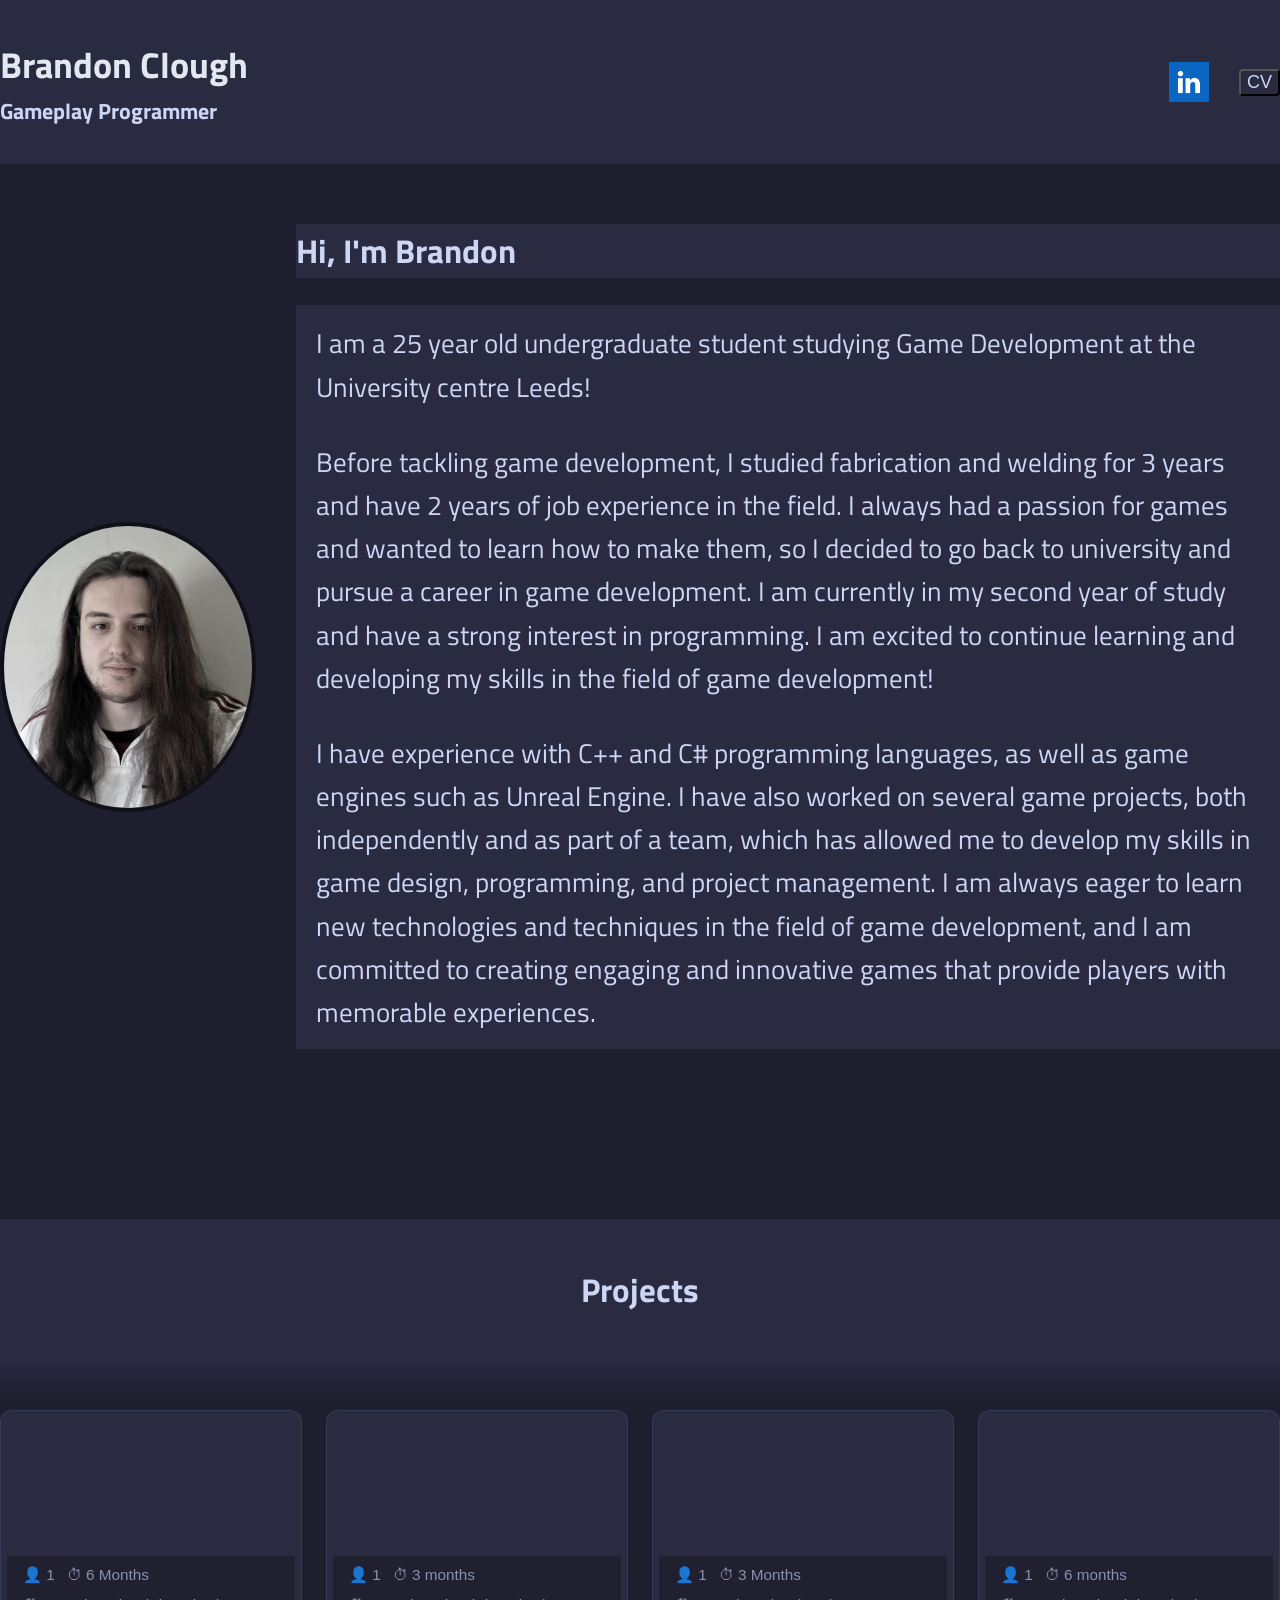
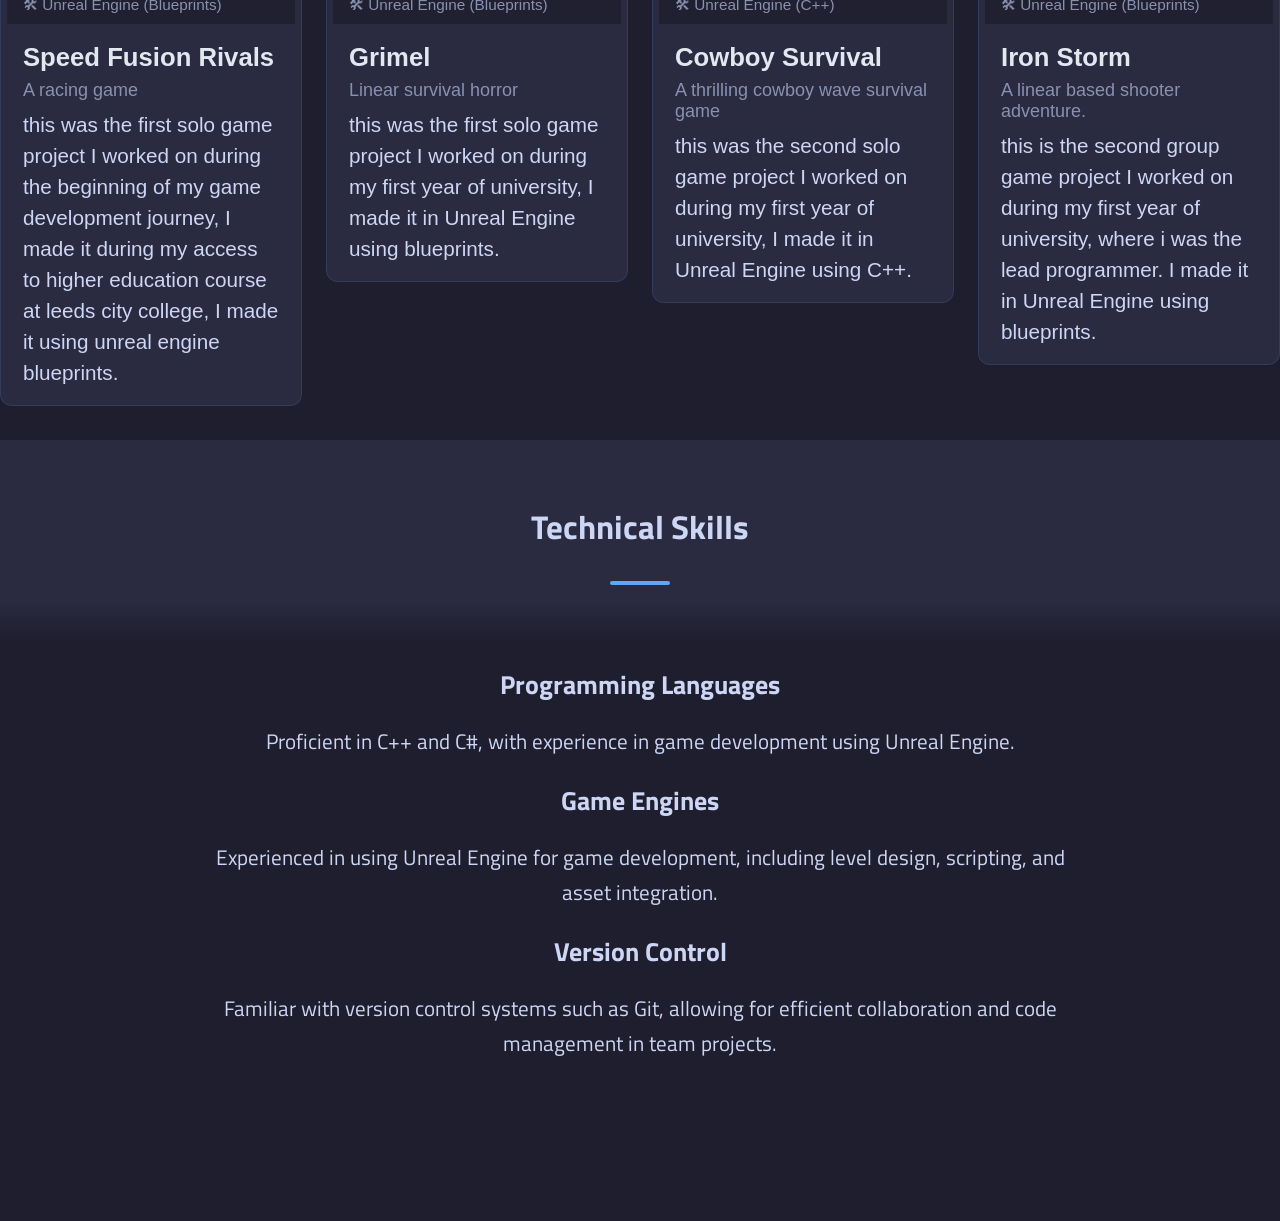
==== commit f831808a: "....." ====
--- a/index.html
+++ b/index.html
@@ -61,7 +61,7 @@
 
       <div class="experenice">
 
-        <button type="button" class ="project-card" onclick="location.href='SpeedRivals.html'">
+        <button type="button" class ="project-card" onclick="location.href='SpeedFusionRivals.html'">
           <div class="project-video">
             <video src="media/SpeedFusionRivalsGameplay.mp4" autoplay loop muted></video>
             <!-- Or use <video> or <iframe> for gameplay -->
@@ -130,7 +130,7 @@
 
         </button>
 
-        <button type="button" class ="project-card" onclick="location.href='IronStorm.html'">
+        <button type="button" class ="project-card" onclick="location.href='IronStormPage.html'">
 
           <div class="project-video">
             <video src="media/IronStormGameplay.mp4" autoplay loop muted></video>
@@ -184,15 +184,14 @@
             </div>
           </div>
       </div>
-
+    </div>
     </div>
   </div>
+
+
+  <footer>
+  <p>&copy; 2026 Brandon Clough. All rights reserved.</p>
 </div>
-
-<footer>
-  <div>
-  <p>&copy; 2026 Brandon Clough. All rights reserved.</p>
-  </div>
   </footer>
   </body>
  
--- a/css/style.css
+++ b/css/style.css
@@ -15,16 +15,12 @@
     --color-heading: #e2e8f0;   /* headings                  */
 }
 
-*, *::before, *::after {
-    box-sizing: border-box;
-}
-
 /* Fix scrolling so content moves under header */
 body, html {
     height: 100%;
     margin: 0;
     padding: 0;
-    overflow-x: hidden;
+    overflow-x: var(--scroll-y);
     box-sizing: border-box;
     justify-content: center;
     font-family: 'Titillium Web', sans-serif;
@@ -103,7 +99,7 @@
     font-size: .875rem;
 }
 
-#portfolio > .header::before {
+#portfolio .header ::before {
     content: "";
     position: absolute;
     top: 0;
@@ -114,7 +110,7 @@
     z-index: -1;
 }
 
-#portfolio > .header::after {
+#portfolio .header ::after {
     content: "";
     position: absolute;
     top: 100%;
@@ -145,7 +141,19 @@
     margin-bottom: 16px;
 }
 
-#technicalskills .subtitle::after {
+#technicalskills .header::before {
+    content: "";
+    position: absolute;
+    top: 0;
+    left: 0;
+    width: 100%;
+    height: 100%;
+    background: var(--color-surface);
+    z-index: -1;
+    margin-top: -16px;
+}
+
+#technicalskills .header::after {
     content: "";
     display: block;
     width: 60px;
@@ -175,12 +183,10 @@
 margin: 0 auto;
 position: absolute;
 top: 0;
-left: 0;
-right: 0;
-width: 100%;
-}
-
-.contentwrapper > .header{
+left: 0;    
+}
+
+.contentwrapper .header{
     position:sticky;
     top:0;
     z-index: 20;
@@ -191,8 +197,6 @@
 
     display: flex   ;
     justify-content: space-between;
-    width: 100%;
-    padding: 0 16px;
 
 }
 
@@ -229,7 +233,7 @@
     left: 0;
     width: 100%;
     height: 40px;
-    background: linear-gradient(to bottom, var(--color-surface), rgba(30, 30, 46, 0));
+
     pointer-events: none;
 }
 
@@ -276,11 +280,29 @@
 
 .content .header {
 
-     display: block;
+    display: block;
     text-align: center;
     font-size: 1.5rem;
     padding: 16px 0;
     margin-bottom: 50px;
+}
+
+.content .header,
+.education .header,
+#technicalskills .header {
+    margin-top: 24px;
+    margin-bottom: 40px;
+}
+
+.content .header,.experenice .header,
+#portfolio .header {
+    margin-top: 50px;
+    margin-bottom: 50px;
+}
+
+.contentwrapper > .header {
+    padding-top: 12px;
+    padding-bottom: 12px;
 }
 
 .aboutinformation{
@@ -762,8 +784,6 @@
         max-width: 100%;
         margin: 0;
         padding-top: 0;
-        left: auto;
-        right: auto;
     }
 
     .contentwrapper > .header {
@@ -772,7 +792,15 @@
         align-items: flex-start;
         gap: 8px;
         width: 100%;
-        padding: 0 8px;
+        padding-top: 8px;
+        padding-bottom: 8px;
+    }
+
+    .content .header,
+    .education .header,
+    #technicalskills .header {
+        margin-top: 16px;
+        margin-bottom: 24px;
     }
 
     .contentwrapper > .header .links {
@@ -831,38 +859,6 @@
         padding: 12px 14px;
     }
 
-    .project-page {
-        padding: 0 8px 28px;
-    }
-
-    .project-summary-card {
-        padding: 16px;
-    }
-
-    .project-summary-title {
-        margin-bottom: 14px;
-        font-size: clamp(1.35rem, 1.8vw + 1rem, 1.8rem);
-    }
-
-    .project-summary-text,
-    .project-summary-item {
-        font-size: clamp(1rem, 0.9vw + 0.9rem, 1.1rem);
-        line-height: 1.4;
-    }
-
-    .project-summary-item {
-        align-items: flex-start;
-    }
-
-    .grimel-video-section {
-        width: 100%;
-        margin: 0 auto 20px;
-    }
-
-    .grimel-video-section video {
-        max-height: 320px;
-    }
-
     h2 {
         font-size: 1.6rem;
     }
@@ -885,24 +881,6 @@
 
     h1 {
         font-size: 1.8rem;
-    }
-
-    .project-summary-grid {
-        gap: 12px;
-        margin: 20px 0 28px;
-    }
-
-    .project-summary-card {
-        padding: 14px;
-    }
-
-    .project-summary-item {
-        gap: 8px;
-    }
-
-    .project-summary-item .icon {
-        width: 18px;
-        flex-basis: 18px;
     }
 }
 
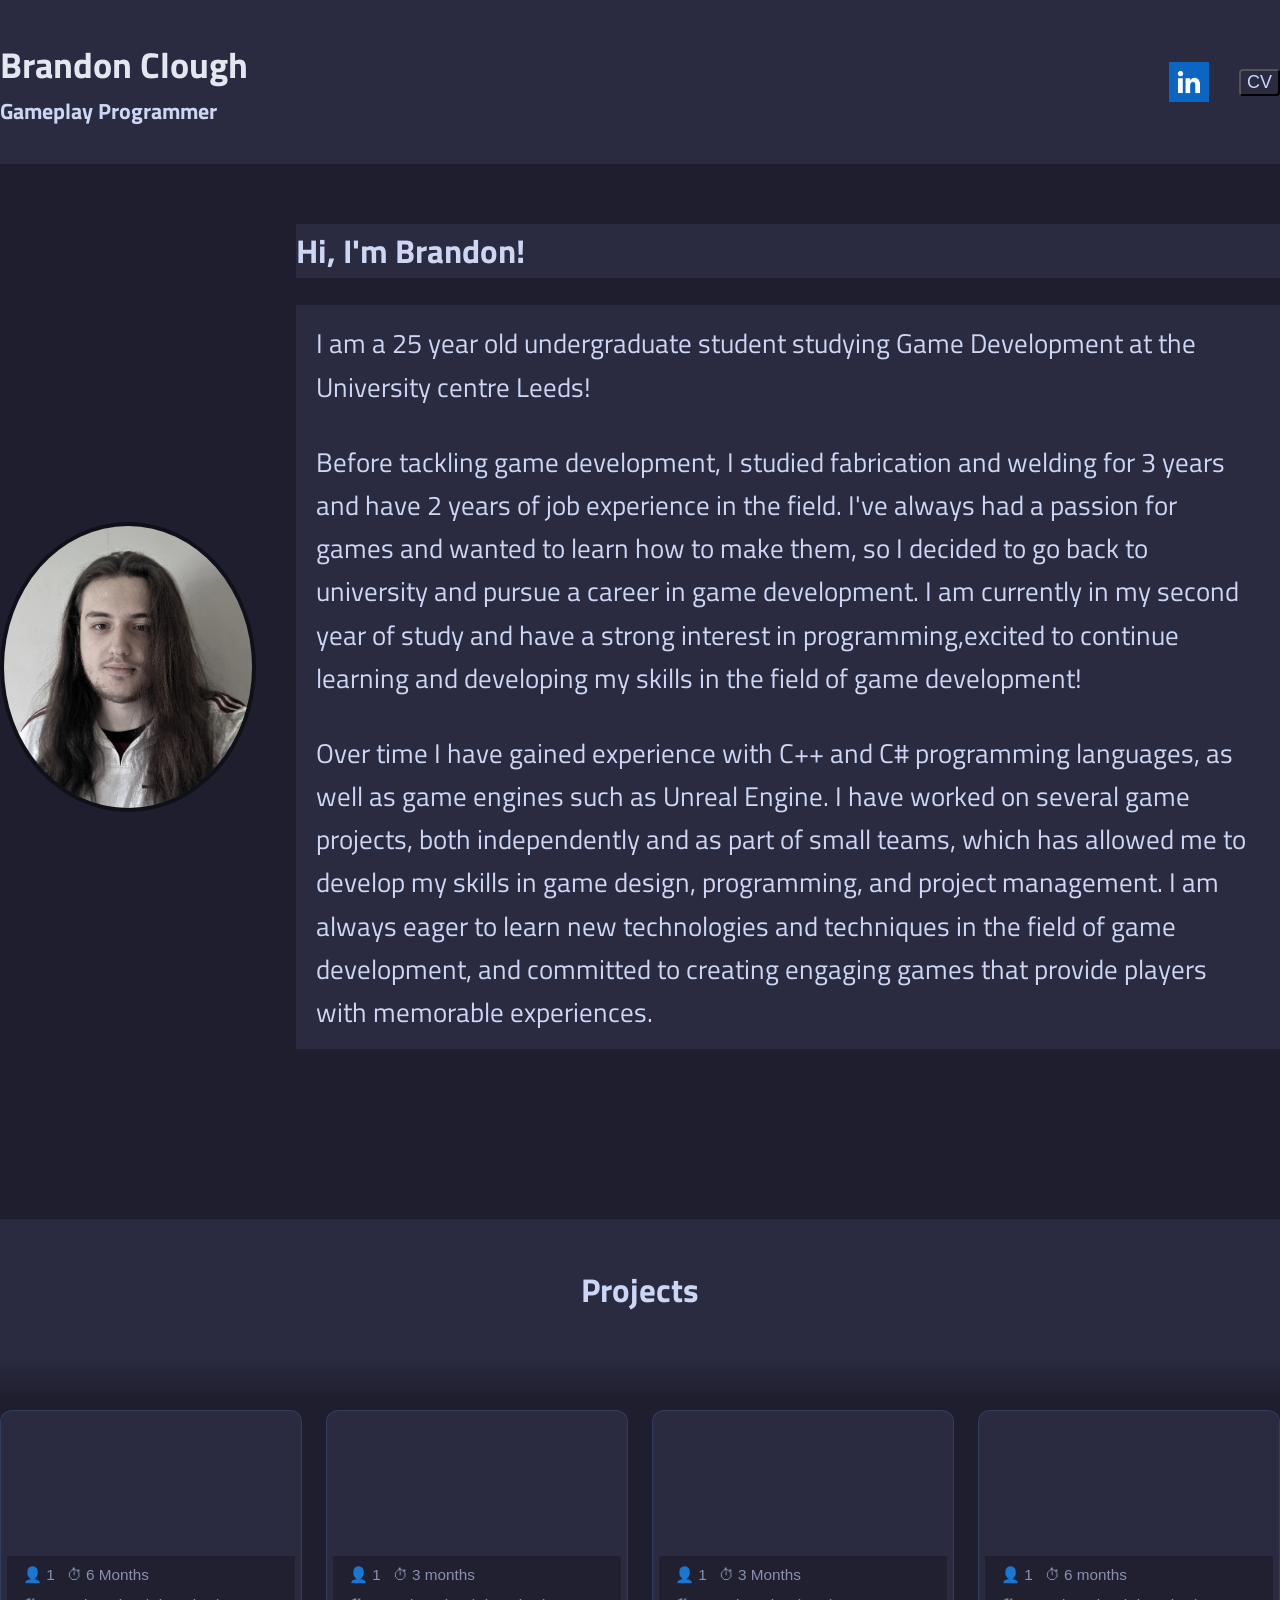
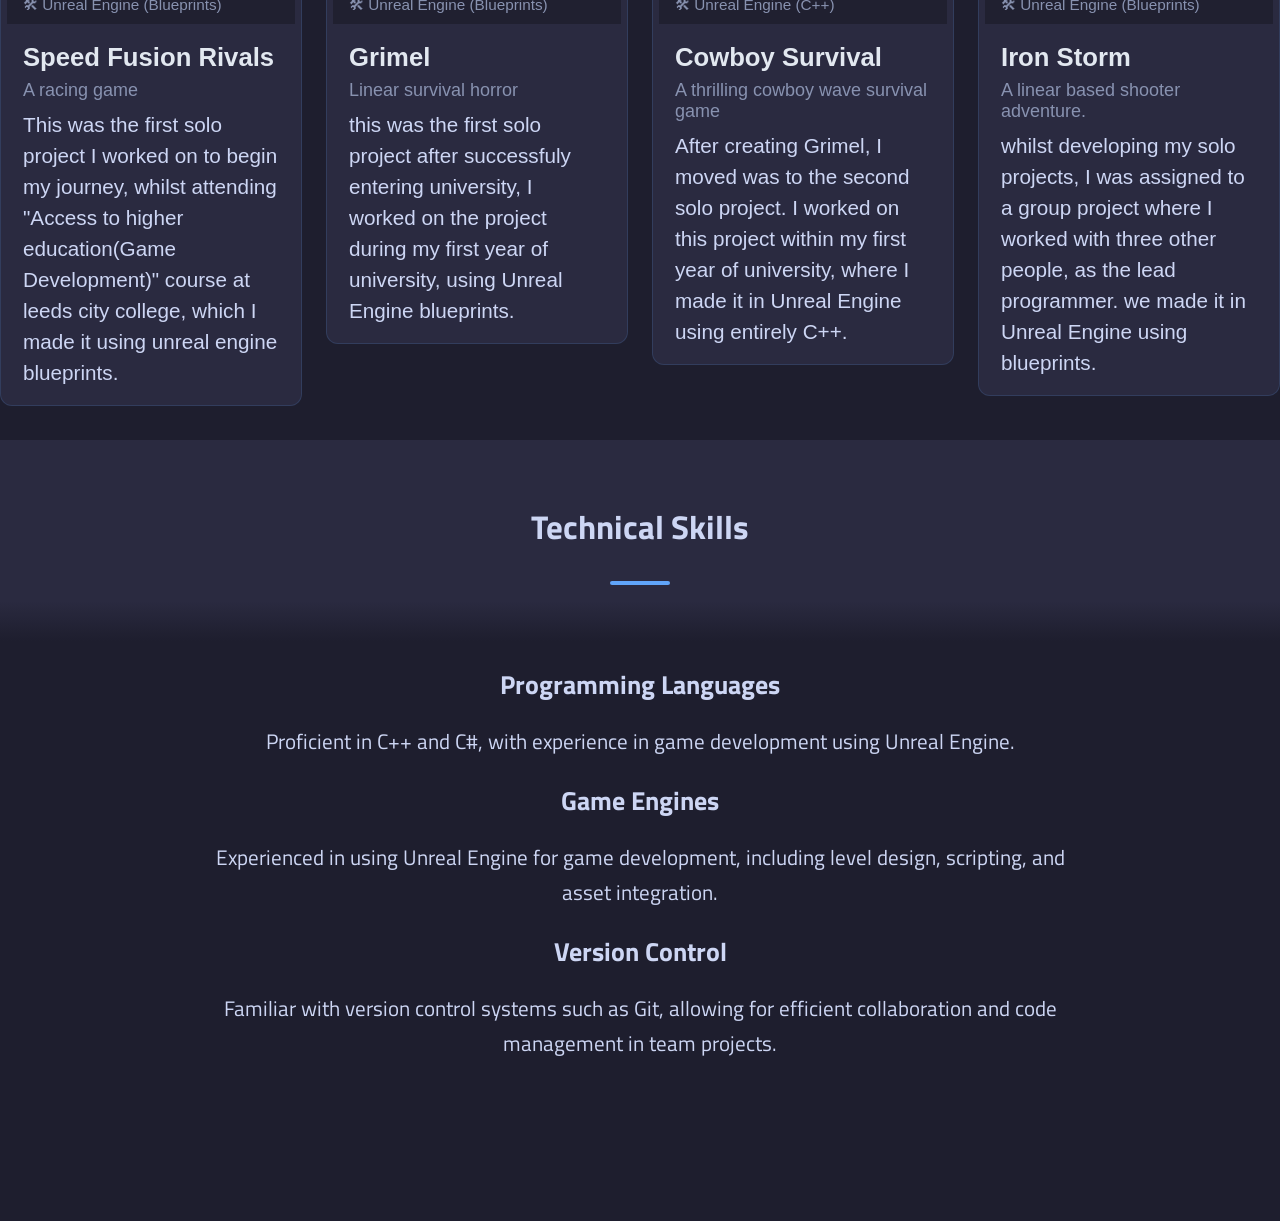
==== commit 56e5f54d: "...." ====
--- a/index.html
+++ b/index.html
@@ -33,18 +33,22 @@
     <div class = "aboutinformation">
       <img class="profile-pic" src="Images/Photoofme.jpg" alt="Profile picture">
         <section class="information">
-        <h2 id="about" class="information-section">Hi, I'm Brandon</h2>
+        <h2 id="about" class="information-section">Hi, I'm Brandon!</h2>
           <div class = "information-background">
             <p class="information-text">
               I am a 25 year old undergraduate student studying Game Development at the University centre Leeds! 
             </p>
 
             <p class="information-text">
-              Before tackling game development, I studied fabrication and welding for 3 years and have 2 years of job experience in the field. I always had a passion for games and wanted to learn how to make them, so I decided to go back to university and pursue a career in game development. I am currently in my second year of study and have a strong interest in programming. I am excited to continue learning and developing my skills in the field of game development!
+              Before tackling game development, I studied fabrication and welding for 3 years and have 2 years of job experience in the field. 
+              I've always had a passion for games and wanted to learn how to make them, so I decided to go back to university and pursue a career in game development.
+              I am currently in my second year of study and have a strong interest in programming,excited to continue learning and developing my skills in the field of game development!
             </p>
 
             <p class="information-text">
-              I have experience with C++ and C# programming languages, as well as game engines such as Unreal Engine. I have also worked on several game projects, both independently and as part of a team, which has allowed me to develop my skills in game design, programming, and project management. I am always eager to learn new technologies and techniques in the field of game development, and I am committed to creating engaging and innovative games that provide players with memorable experiences.
+              Over time I have gained experience with C++ and C# programming languages, as well as game engines such as Unreal Engine. 
+              I have worked on several game projects, both independently and as part of small teams, which has allowed me to develop my skills in game design, programming, and project management.
+              I am always eager to learn new technologies and techniques in the field of game development, and committed to creating engaging games that provide players with memorable experiences.
             </p>
 
         </div>
@@ -77,7 +81,7 @@
             <h3>Speed Fusion Rivals</h3>
             <div class="subtitle">A racing game</div>
             <p>
-              this was the first solo game project I worked on during the beginning of my game development journey, I made it during my access to higher education course at leeds city college, I made it using unreal engine blueprints.
+              This was the first solo project I worked on to begin my journey, whilst attending "Access to higher education(Game Development)" course at leeds city college, which I made it using unreal engine blueprints.
             </p>
           </div>
 
@@ -101,7 +105,7 @@
             <h3>Grimel</h3>
             <div class="subtitle">Linear survival horror</div>
             <p>
-              this was the first solo game project I worked on during my first year of university, I made it in Unreal Engine using blueprints.
+              this was the first solo project after successfuly entering university, I worked on the project during my first year of university, using Unreal Engine blueprints.
             </p>
           </div>
 
@@ -125,12 +129,13 @@
             <h3>Cowboy Survival</h3>
             <div class="subtitle">A thrilling cowboy wave survival game</div>
             <p>
-              this was the second solo game project I worked on during my first year of university, I made it in Unreal Engine using C++.
+              After creating Grimel, I moved was to the second solo project.
+              I worked on this project within my first year of university, where I made it in Unreal Engine using entirely C++.
           </div>
 
         </button>
 
-        <button type="button" class ="project-card" onclick="location.href='IronStormPage.html'">
+        <button type="button" class ="project-card" onclick="location.href='IronStromPage.html'">
 
           <div class="project-video">
             <video src="media/IronStormGameplay.mp4" autoplay loop muted></video>
@@ -147,7 +152,8 @@
             <h3>Iron Storm</h3>
             <div class="subtitle">A linear based shooter adventure.</div>
             <p>
-              this is the second group game project I worked on during my first year of university, where i was the lead programmer. I made it in Unreal Engine using blueprints.
+              whilst developing my solo projects, I was assigned to a group project where I worked with three other people, as the lead programmer. 
+              we  made it in Unreal Engine using blueprints.
             </p>
 
           </button>
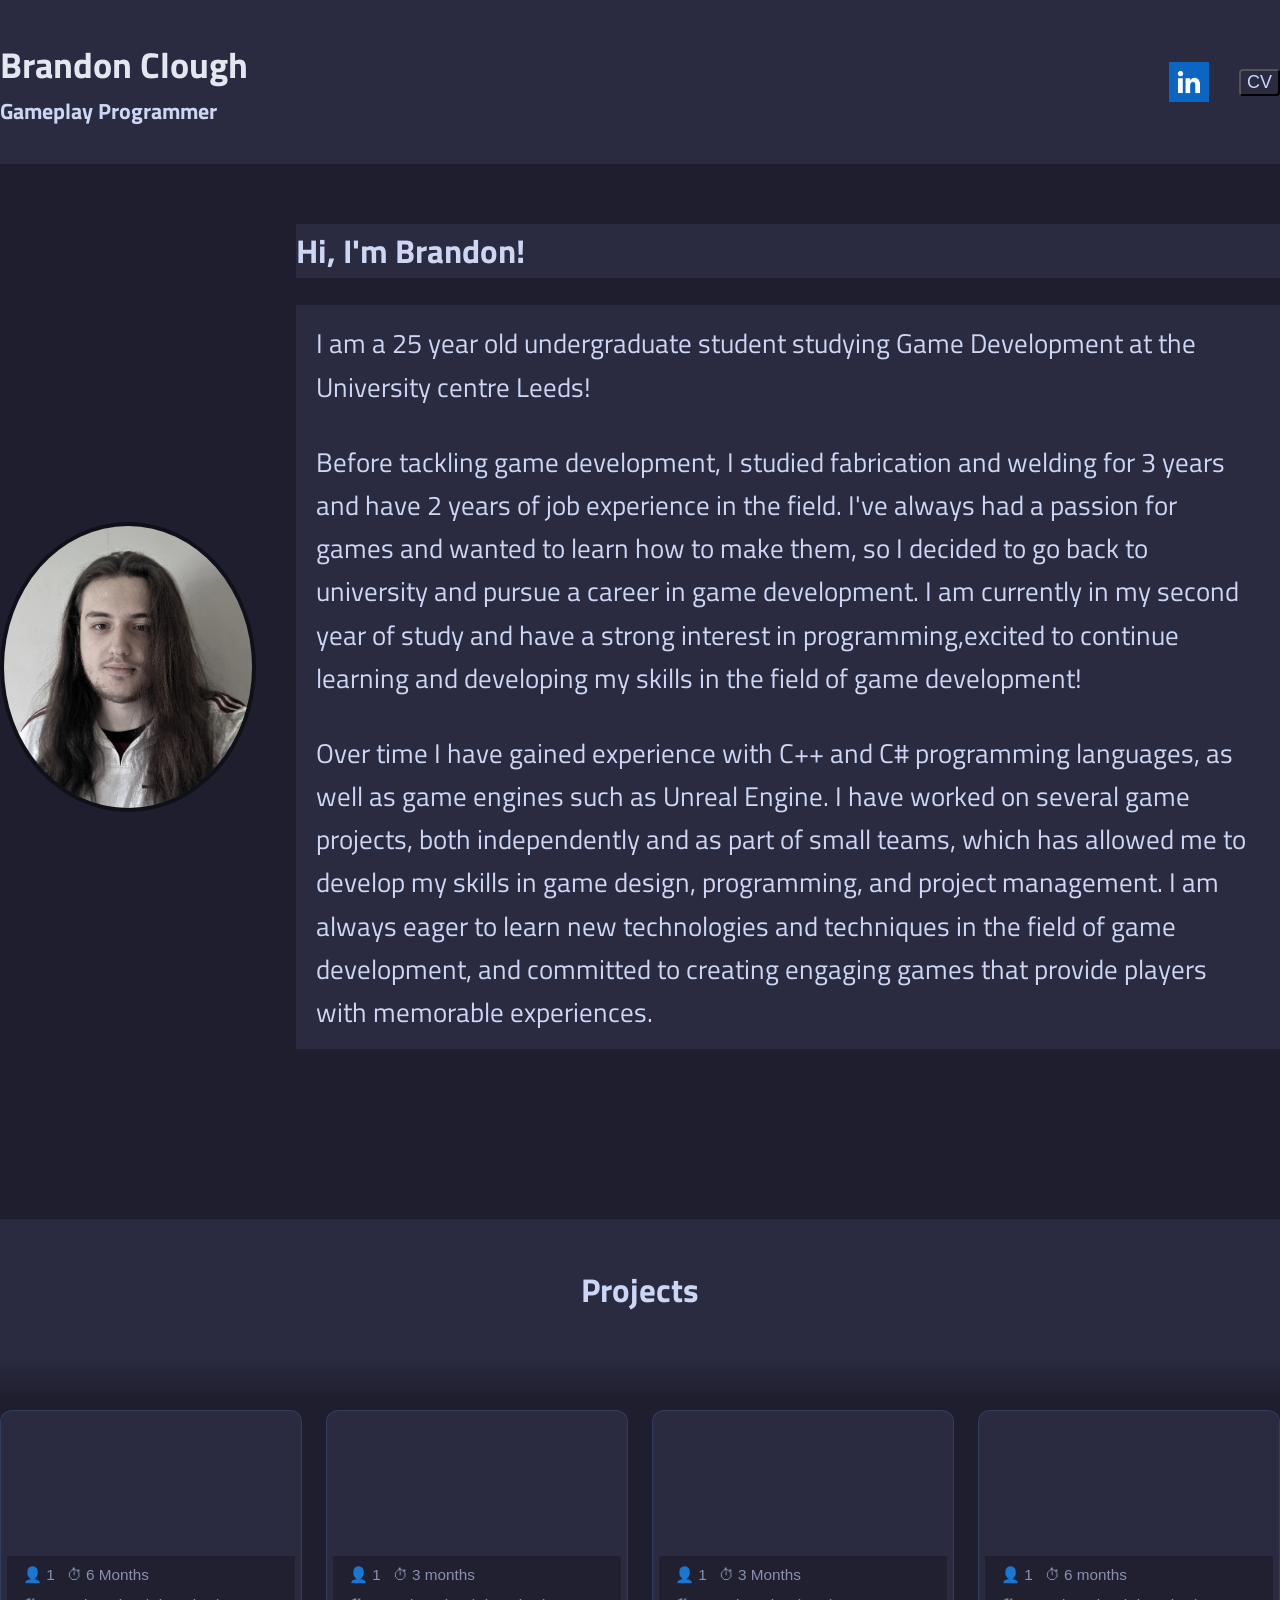
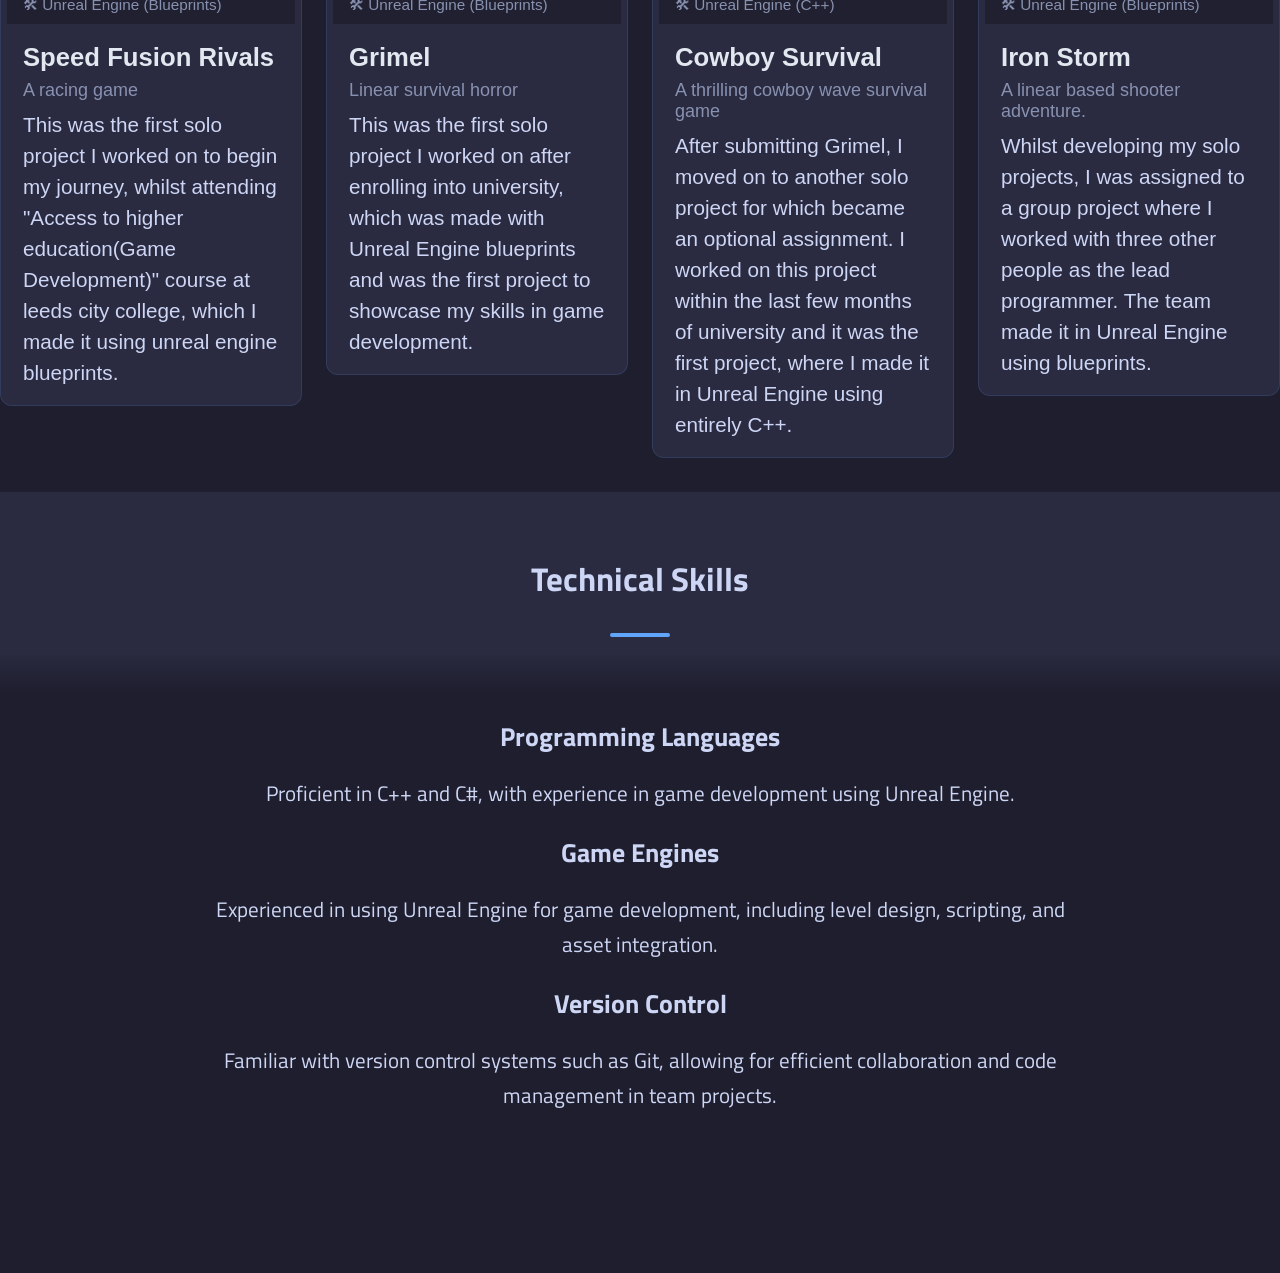
==== commit 6da0552b: "...." ====
--- a/index.html
+++ b/index.html
@@ -105,7 +105,8 @@
             <h3>Grimel</h3>
             <div class="subtitle">Linear survival horror</div>
             <p>
-              this was the first solo project after successfuly entering university, I worked on the project during my first year of university, using Unreal Engine blueprints.
+              This was the first solo project I worked on after enrolling into university, 
+              which was made with Unreal Engine blueprints and was the first project to showcase my skills in game development.
             </p>
           </div>
 
@@ -129,8 +130,9 @@
             <h3>Cowboy Survival</h3>
             <div class="subtitle">A thrilling cowboy wave survival game</div>
             <p>
-              After creating Grimel, I moved was to the second solo project.
-              I worked on this project within my first year of university, where I made it in Unreal Engine using entirely C++.
+              After submitting Grimel, I moved on to another solo project for which became an optional assignment.
+              I worked on this project within the last few months of university and it was the first project, 
+              where I made it in Unreal Engine using entirely C++.
           </div>
 
         </button>
@@ -152,8 +154,9 @@
             <h3>Iron Storm</h3>
             <div class="subtitle">A linear based shooter adventure.</div>
             <p>
-              whilst developing my solo projects, I was assigned to a group project where I worked with three other people, as the lead programmer. 
-              we  made it in Unreal Engine using blueprints.
+              Whilst developing my solo projects, 
+              I was assigned to a group project where I worked with three other people as the lead programmer. 
+              The team made it in Unreal Engine using blueprints.
             </p>
 
           </button>
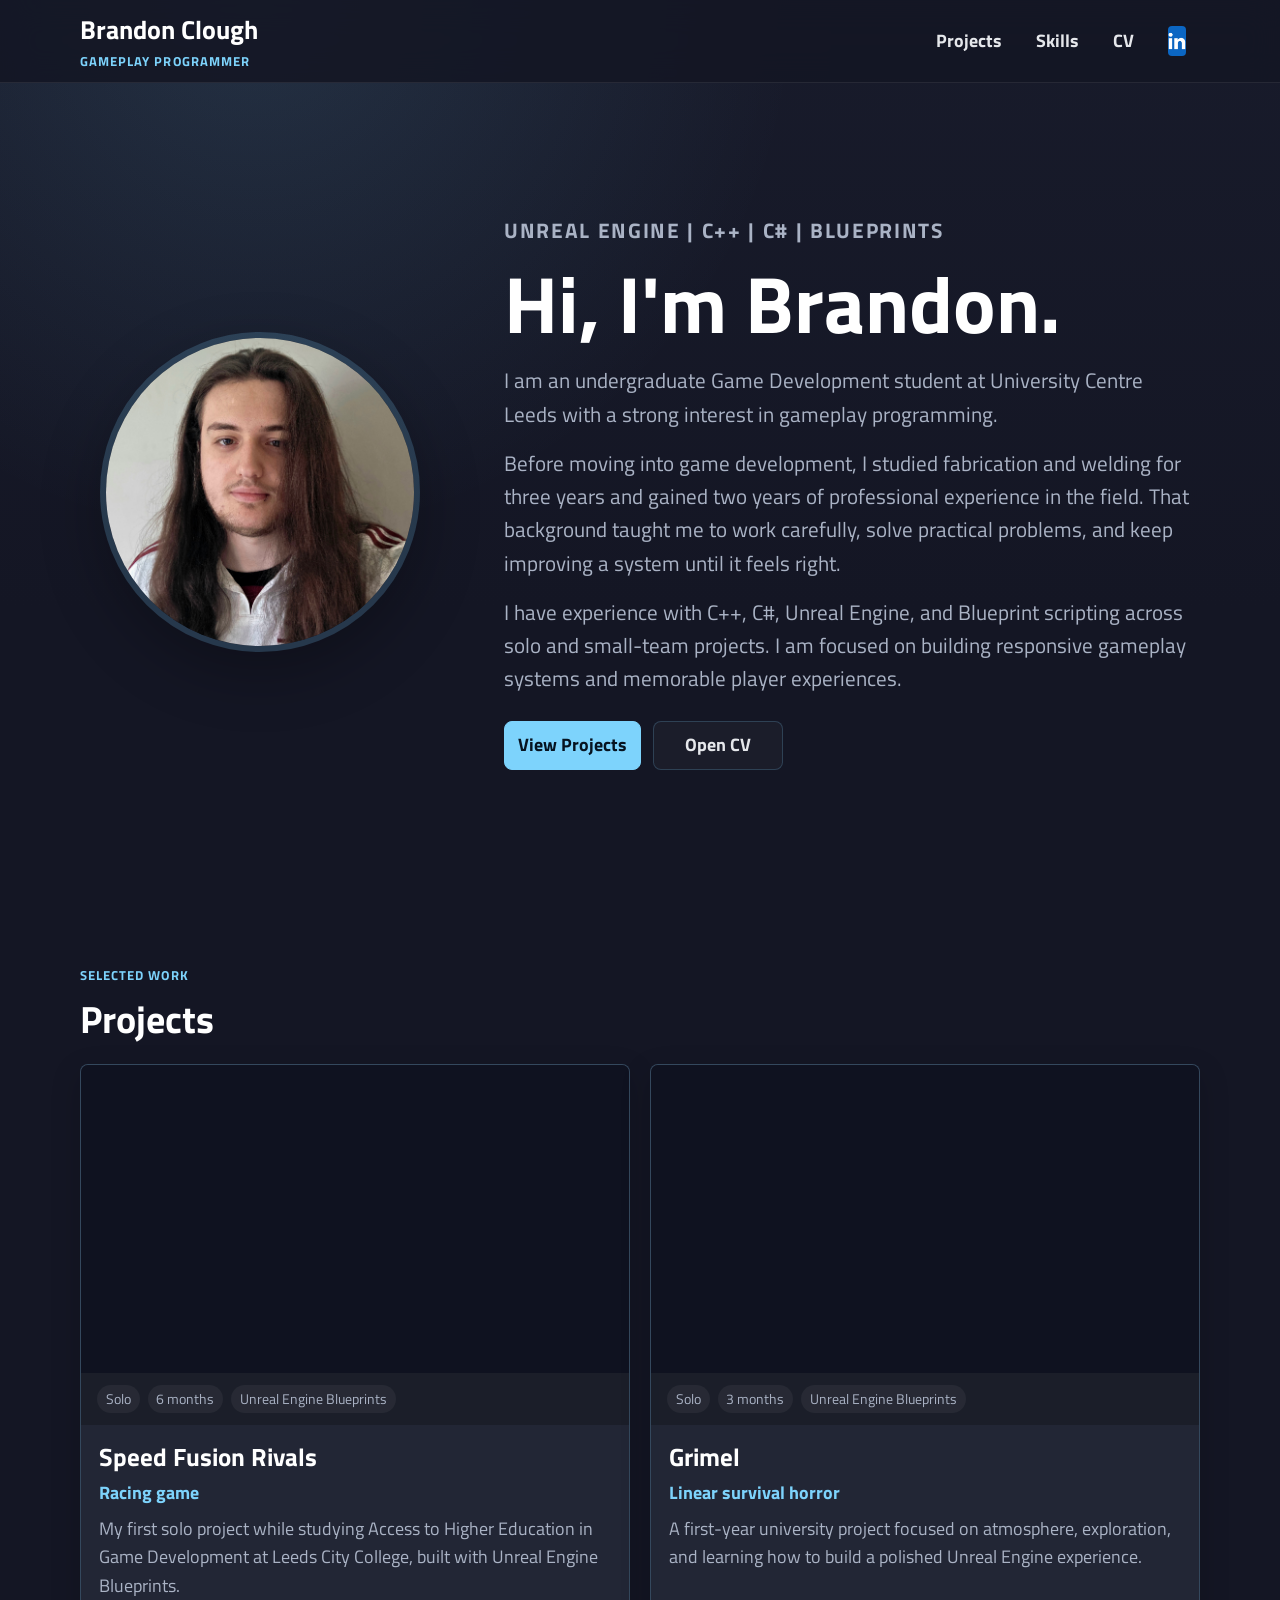
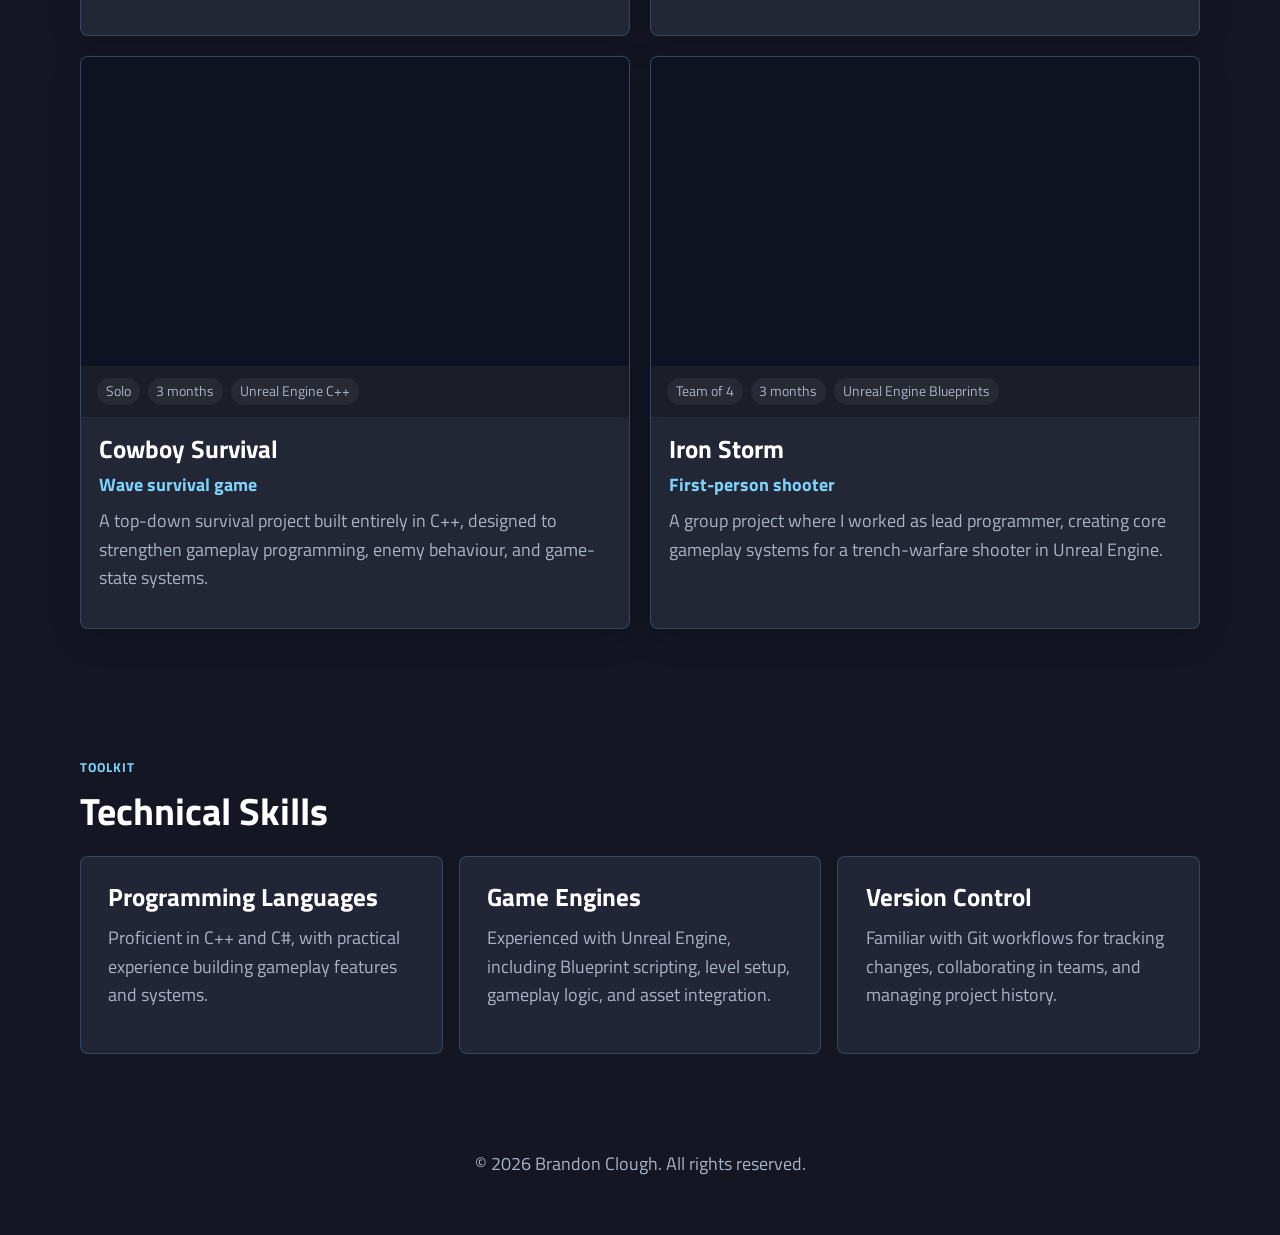
==== commit cbc2f351: "..." ====
--- a/index.html
+++ b/index.html
@@ -1,208 +1,164 @@
 <!DOCTYPE html>
-<html>
+<html lang="en-GB">
   <head>
     <meta charset="UTF-8">
     <meta name="viewport" content="width=device-width, initial-scale=1.0">
-    <title>Home</title>
+    <meta name="description" content="Portfolio for Brandon Clough, a gameplay programmer focused on Unreal Engine, C++, C#, and Blueprint projects.">
+    <title>Brandon Clough | Gameplay Programmer</title>
     <link rel="stylesheet" href="css/style.css">
-    <script src="js/script.js.txt"></script>
+    <script src="js/script.js" defer></script>
   </head>
-  <body class="fade-in">
+  <body>
+    <a class="skip-link" href="#main">Skip to main content</a>
 
-  <div id="app">
-  
-  <div class="contentwrapper">
-    
-    <div class="header">
-      <h1><a href="index.html">Brandon Clough</a>
-      <small> Gameplay Programmer</small>
-      </h1>
-       <div class="links">
-        <a class="link" href="https://www.linkedin.com/in/brandon-clough-8a4b1b3aa/" target="_blank" title="LinkedIn">
-          <img class="social-icon" src="Images/linkedin.jpg" alt="LinkedIn logo">
+    <header class="site-header">
+      <div class="site-header__inner">
+        <a class="brand" href="index.html" aria-label="Brandon Clough home">
+          <span class="brand__name">Brandon Clough</span>
+          <span class="brand__role">Gameplay Programmer</span>
         </a>
-        <a class="link cv" href="docs/Brandon Clough - CV.pdf" target="_blank">
-          <button>CV</button>
-        </a>
+
+        <nav class="site-nav" aria-label="Primary navigation">
+          <a href="#portfolio">Projects</a>
+          <a href="#technicalskills">Skills</a>
+          <a href="docs/Brandon Clough - CV.pdf" target="_blank" rel="noopener">CV</a>
+          <a class="icon-link" href="https://www.linkedin.com/in/brandon-clough-8a4b1b3aa/" target="_blank" rel="noopener" aria-label="LinkedIn profile">
+            <img src="Images/linkedin.jpg" alt="" width="32" height="32">
+          </a>
+        </nav>
       </div>
-    </div>
+    </header>
 
-
-    <div class = "content">
-
-    <div class = "aboutinformation">
-      <img class="profile-pic" src="Images/Photoofme.jpg" alt="Profile picture">
-        <section class="information">
-        <h2 id="about" class="information-section">Hi, I'm Brandon!</h2>
-          <div class = "information-background">
-            <p class="information-text">
-              I am a 25 year old undergraduate student studying Game Development at the University centre Leeds! 
-            </p>
-
-            <p class="information-text">
-              Before tackling game development, I studied fabrication and welding for 3 years and have 2 years of job experience in the field. 
-              I've always had a passion for games and wanted to learn how to make them, so I decided to go back to university and pursue a career in game development.
-              I am currently in my second year of study and have a strong interest in programming,excited to continue learning and developing my skills in the field of game development!
-            </p>
-
-            <p class="information-text">
-              Over time I have gained experience with C++ and C# programming languages, as well as game engines such as Unreal Engine. 
-              I have worked on several game projects, both independently and as part of small teams, which has allowed me to develop my skills in game design, programming, and project management.
-              I am always eager to learn new technologies and techniques in the field of game development, and committed to creating engaging games that provide players with memorable experiences.
-            </p>
-
+    <main id="main" class="page-shell">
+      <section class="hero" aria-labelledby="intro-title">
+        <div class="hero__media">
+          <img class="profile-pic" src="Images/Photoofme.jpg" alt="Portrait of Brandon Clough">
+        </div>
+        <div class="hero__content">
+          <p class="eyebrow">Unreal Engine | C++ | C# | Blueprints</p>
+          <h1 id="intro-title">Hi, I'm Brandon.</h1>
+          <p>
+            I am an undergraduate Game Development student at University Centre Leeds with a strong interest in gameplay programming.
+          </p>
+          <p>
+            Before moving into game development, I studied fabrication and welding for three years and gained two years of professional experience in the field. That background taught me to work carefully, solve practical problems, and keep improving a system until it feels right.
+          </p>
+          <p>
+            I have experience with C++, C#, Unreal Engine, and Blueprint scripting across solo and small-team projects. I am focused on building responsive gameplay systems and memorable player experiences.
+          </p>
+          <div class="hero__actions" aria-label="Portfolio actions">
+            <a class="button button--primary" href="#portfolio">View Projects</a>
+            <a class="button" href="docs/Brandon Clough - CV.pdf" target="_blank" rel="noopener">Open CV</a>
+          </div>
         </div>
       </section>
 
-    </div>
+      <section id="portfolio" class="section" aria-labelledby="projects-title">
+        <div class="section__heading">
+          <p class="eyebrow">Selected work</p>
+          <h2 id="projects-title">Projects</h2>
+        </div>
 
+        <div class="project-grid">
+          <a class="project-card" href="SpeedFusionRivals.html" aria-label="View Speed Fusion Rivals project">
+            <div class="project-card__media">
+              <video src="media/SpeedFusionRivalsGameplay.mp4" autoplay loop muted playsinline preload="metadata" aria-label="Gameplay footage from Speed Fusion Rivals"></video>
+            </div>
+            <div class="project-card__meta" aria-label="Project details">
+              <span>Solo</span>
+              <span>6 months</span>
+              <span>Unreal Engine Blueprints</span>
+            </div>
+            <div class="project-card__body">
+              <h3>Speed Fusion Rivals</h3>
+              <p class="subtitle">Racing game</p>
+              <p>
+                My first solo project while studying Access to Higher Education in Game Development at Leeds City College, built with Unreal Engine Blueprints.
+              </p>
+            </div>
+          </a>
 
-    <div id="portfolio">
+          <a class="project-card" href="Grimel.html" aria-label="View Grimel project">
+            <div class="project-card__media">
+              <video src="media/GrimelGameplay.mp4" autoplay loop muted playsinline preload="metadata" aria-label="Gameplay footage from Grimel"></video>
+            </div>
+            <div class="project-card__meta" aria-label="Project details">
+              <span>Solo</span>
+              <span>3 months</span>
+              <span>Unreal Engine Blueprints</span>
+            </div>
+            <div class="project-card__body">
+              <h3>Grimel</h3>
+              <p class="subtitle">Linear survival horror</p>
+              <p>
+                A first-year university project focused on atmosphere, exploration, and learning how to build a polished Unreal Engine experience.
+              </p>
+            </div>
+          </a>
 
-      <div class = "header"> 
-        <h2> Projects </h2>
-      </div>
+          <a class="project-card" href="CowboySurvival.html" aria-label="View Cowboy Survival project">
+            <div class="project-card__media">
+              <video src="media/CowboySurvivalGameplay.mp4" autoplay loop muted playsinline preload="metadata" aria-label="Gameplay footage from Cowboy Survival"></video>
+            </div>
+            <div class="project-card__meta" aria-label="Project details">
+              <span>Solo</span>
+              <span>3 months</span>
+              <span>Unreal Engine C++</span>
+            </div>
+            <div class="project-card__body">
+              <h3>Cowboy Survival</h3>
+              <p class="subtitle">Wave survival game</p>
+              <p>
+                A top-down survival project built entirely in C++, designed to strengthen gameplay programming, enemy behaviour, and game-state systems.
+              </p>
+            </div>
+          </a>
 
-      <div class="experenice">
+          <a class="project-card" href="IronStromPage.html" aria-label="View Iron Storm project">
+            <div class="project-card__media">
+              <video src="media/IronStormGameplay.mp4" autoplay loop muted playsinline preload="metadata" aria-label="Gameplay footage from Iron Storm"></video>
+            </div>
+            <div class="project-card__meta" aria-label="Project details">
+              <span>Team of 4</span>
+              <span>3 months</span>
+              <span>Unreal Engine Blueprints</span>
+            </div>
+            <div class="project-card__body">
+              <h3>Iron Storm</h3>
+              <p class="subtitle">First-person shooter</p>
+              <p>
+                A group project where I worked as lead programmer, creating core gameplay systems for a trench-warfare shooter in Unreal Engine.
+              </p>
+            </div>
+          </a>
+        </div>
+      </section>
 
-        <button type="button" class ="project-card" onclick="location.href='SpeedFusionRivals.html'">
-          <div class="project-video">
-            <video src="media/SpeedFusionRivalsGameplay.mp4" autoplay loop muted></video>
-            <!-- Or use <video> or <iframe> for gameplay -->
-          </div>
+      <section id="technicalskills" class="section" aria-labelledby="skills-title">
+        <div class="section__heading">
+          <p class="eyebrow">Toolkit</p>
+          <h2 id="skills-title">Technical Skills</h2>
+        </div>
 
-          <div class="project-info-bar">
-            <span>👤 1</span>
-            <span>⏱ 6 Months</span>
-            <span>🛠 Unreal Engine (Blueprints)</span>
-          </div>
+        <div class="skills-grid">
+          <article class="skill-card">
+            <h3>Programming Languages</h3>
+            <p>Proficient in C++ and C#, with practical experience building gameplay features and systems.</p>
+          </article>
+          <article class="skill-card">
+            <h3>Game Engines</h3>
+            <p>Experienced with Unreal Engine, including Blueprint scripting, level setup, gameplay logic, and asset integration.</p>
+          </article>
+          <article class="skill-card">
+            <h3>Version Control</h3>
+            <p>Familiar with Git workflows for tracking changes, collaborating in teams, and managing project history.</p>
+          </article>
+        </div>
+      </section>
+    </main>
 
-          <div class="project-details">
-            <h3>Speed Fusion Rivals</h3>
-            <div class="subtitle">A racing game</div>
-            <p>
-              This was the first solo project I worked on to begin my journey, whilst attending "Access to higher education(Game Development)" course at leeds city college, which I made it using unreal engine blueprints.
-            </p>
-          </div>
-
-        </button>
-          
-
-        <button type="button" class ="project-card" onclick="location.href='Grimel.html'">
-
-          <div class="project-video">
-            <video src="media/GrimelGameplay.mp4" autoplay loop muted></video>
-            <!-- Or use <video> or <iframe> for gameplay -->
-          </div>
-
-          <div class="project-info-bar">
-            <span>👤 1</span>
-            <span>⏱ 3 months</span>
-            <span>🛠 Unreal Engine (Blueprints)</span>
-          </div>
-
-          <div class="project-details">
-            <h3>Grimel</h3>
-            <div class="subtitle">Linear survival horror</div>
-            <p>
-              This was the first solo project I worked on after enrolling into university, 
-              which was made with Unreal Engine blueprints and was the first project to showcase my skills in game development.
-            </p>
-          </div>
-
-        </button>
-
-        <button type="button" class ="project-card" onclick="location.href='CowboySurvival.html'">
-
-          <div class="project-video">
-
-            <video src="media/CowboySurvivalGameplay.mp4" autoplay loop muted></video>
-            <!-- Or use <video> or <iframe> for gameplay -->
-          </div>
-
-          <div class="project-info-bar">
-            <span>👤 1</span>
-            <span>⏱ 3 Months</span>
-            <span>🛠 Unreal Engine (C++)</span>
-          </div>
-
-          <div class="project-details">
-            <h3>Cowboy Survival</h3>
-            <div class="subtitle">A thrilling cowboy wave survival game</div>
-            <p>
-              After submitting Grimel, I moved on to another solo project for which became an optional assignment.
-              I worked on this project within the last few months of university and it was the first project, 
-              where I made it in Unreal Engine using entirely C++.
-          </div>
-
-        </button>
-
-        <button type="button" class ="project-card" onclick="location.href='IronStromPage.html'">
-
-          <div class="project-video">
-            <video src="media/IronStormGameplay.mp4" autoplay loop muted></video>
-            <!-- Or use <video> or <iframe> for gameplay -->
-          </div>
-
-          <div class="project-info-bar">
-            <span>👤 1</span>
-            <span>⏱ 6 months</span>
-            <span>🛠 Unreal Engine (Blueprints)</span>
-          </div>
-
-          <div class="project-details">
-            <h3>Iron Storm</h3>
-            <div class="subtitle">A linear based shooter adventure.</div>
-            <p>
-              Whilst developing my solo projects, 
-              I was assigned to a group project where I worked with three other people as the lead programmer. 
-              The team made it in Unreal Engine using blueprints.
-            </p>
-
-          </button>
-
-      </div>
-
-        <div id="technicalskills">
-          <div class = "header">
-          <h2> Technical Skills </h2>
-          </div>
-          
-          <div class="skills">
-            <div class="li">
-              <li>
-                <h3>Programming Languages</h3>
-                <p>
-                  Proficient in C++ and C#, with experience in game development using Unreal Engine.
-                </p>
-              </li>
-
-              <li>
-                <h3>Game Engines</h3>
-                <p>
-                  Experienced in using Unreal Engine for game development, including level design, scripting, and asset integration.
-                </p>
-              </li>
-
-              <li>
-                <h3>Version Control</h3>
-                <p>
-                  Familiar with version control systems such as Git, allowing for efficient collaboration and code management in team projects.
-                </p>
-              </li>
-            </div>
-          </div>
-      </div>
-    </div>
-    </div>
-  </div>
-
-
-  <footer>
-  <p>&copy; 2026 Brandon Clough. All rights reserved.</p>
-</div>
-  </footer>
+    <footer class="site-footer">
+      <p>&copy; 2026 Brandon Clough. All rights reserved.</p>
+    </footer>
   </body>
- 
-
 </html>
--- a/css/style.css
+++ b/css/style.css
@@ -1,1137 +1,536 @@
-@import url('https://fonts.googleapis.com/css2?family=Titillium+Web:wght@400;600;700&display=swap');
-
-/* =============================================
-   60 / 30 / 10  —  Programmer Colour Theme
-   60 %  #1e1e2e  dark navy        (background)
-   30 %  #2a2a40  cooler panel     (surfaces)
-   10 %  #60a5fa  programmer blue  (accent)
-   ============================================= */
+@import url("https://fonts.googleapis.com/css2?family=Titillium+Web:wght@400;600;700&display=swap");
+
 :root {
-    --color-bg:      #1e1e2e;   /* 60 % dominant background  */
-    --color-surface: #2a2a40;   /* 30 % cards / panels       */
-    --color-accent:  #60a5fa;   /* 10 % highlight blue       */
-    --color-text:    #cdd6f4;   /* primary body text         */
-    --color-muted:   #8892b0;   /* secondary / muted text    */
-    --color-heading: #e2e8f0;   /* headings                  */
-}
-
-/* Fix scrolling so content moves under header */
-body, html {
-    height: 100%;
-    margin: 0;
-    padding: 0;
-    overflow-x: var(--scroll-y);
-    box-sizing: border-box;
-    justify-content: center;
-    font-family: 'Titillium Web', sans-serif;
-    font-size: 18px;
-    line-height: 1.6;
-    color: var(--color-text);
-    background-color: var(--color-bg);
-}
-
-#app {
-
-    display: flex;
-    min-height: auto;
-    overflow-y: auto;
-    flex-direction: column;
-    scrollbar-width: none; /* Firefox */
-    -ms-overflow-style: none;  /* Internet Explorer 10+ */
-
-}
-
-#app::-webkit-scrollbar {
-    display: none; /* Safari and Chrome */
-}
-
-#about {
-    display: flex;
-    flex-direction: row;
-    gap: 24px;
-}
-
-
-#portfolio {
-    display: block;
-    flex-direction: row;
-    gap: 24px;
-}
-
-#portfolio .project-card {
-    display: block;
-    width: 100%;
-    max-width: none;
-    min-width: none;
-}
-
-#portfolio .project-card .video {
-    width: 100%;
-    height: auto;
-    display: block;
-}
-
-#portfolio .project-card .video-container {
-    width: 100%;
-    height: auto;
-    display: block;
-    border-radius: 8px 8px 0 0;
-    overflow: hidden;
-}
-
-#portfolio .project-card .video-container video {
-    width: 100%;
-    height: auto;
-    display: block;
-}
-
-#portfolio .project-card .video-container .video-additional-info {
-    display: block;
-    position: relative;
-    padding: 12px 24px;
-    margin-left: -16px;
-    margin-right: -32px;
-    margin-bottom: -52px;
-    left: -8px;
-    background-color: var(--color-surface);
-    color: var(--color-muted);
-    top: -50px;
-    font-size: .875rem;
-}
-
-#portfolio .header ::before {
-    content: "";
-    position: absolute;
-    top: 0;
-    left: 0;
-    width: 100%;
-    height: 100%;
-    background: var(--color-surface);
-    z-index: -1;
-}
-
-#portfolio .header ::after {
-    content: "";
-    position: absolute;
-    top: 100%;
-    left: 0;
-    width: 100%;
-    height: 40px;
-    background: linear-gradient(to bottom, var(--color-surface), rgba(30, 30, 46, 0));
-    pointer-events: none;
-    margin-bottom: -40px;
-}
-
-#technicalskills {
-    display: block;
-    flex-direction: row;
-    gap: 24px;
-}
-
-#technicalskills .header {
-    display: block;
-    text-align: center;
-    font-size: 1.5rem;
-    padding: 16px 0;
-    margin-bottom: 50px;
-}
-#technicalskills .subtitle {
-    font-size: 1.05rem;
-    font-weight: 600;
-    margin-bottom: 16px;
-}
-
-#technicalskills .header::before {
-    content: "";
-    position: absolute;
-    top: 0;
-    left: 0;
-    width: 100%;
-    height: 100%;
-    background: var(--color-surface);
-    z-index: -1;
-    margin-top: -16px;
-}
-
-#technicalskills .header::after {
-    content: "";
-    display: block;
-    width: 60px;
-    height: 4px;
-    background-color: var(--color-accent);
-    margin: 8px auto 0;
-    border-radius: 2px;
-}
-
-#technicalskills .skills {
-    display: block;
-    flex-direction: row;
-    gap: 24px;
-}
-
-#technicalskills .skills .li {
-    display: block;
-    padding: 16px 24px;
-    font-size: 1.1rem;
-    justify-content: center;
-    text-align: center;
-}
-
-
-
-.contentwrapper {
-margin: 0 auto;
-position: absolute;
-top: 0;
-left: 0;    
-}
-
-.contentwrapper .header{
-    position:sticky;
-    top:0;
-    z-index: 20;
-    position: sticky;
-    position: -webkit-sticky;
-    position: sticky;
-    position: relative;
-
-    display: flex   ;
-    justify-content: space-between;
-
-}
-
-.contentwrapper  .header .links .cv{
-    flex-direction: row;
-    font-size: 18px;
-    text-decoration: none;
-    background-color: inherit;
-}
-
-.contentwrapper > .header .links {
-    display: inline-flex;
-    align-items: center;
-    gap: 30px;
-
-    flex-wrap: wrap;
-}
-
-.contentwrapper > .header::before{
-    content: "";
-    position: absolute;
-    top: 0;
-    left: 0;
-    width: 100%;
-    height: 100%;
-    background: var(--color-surface);
-    z-index: -1;
-}
-
-.contentwrapper > .header::after{
-    content: "";
-    position: absolute;
-    top: 100%;
-    left: 0;
-    width: 100%;
-    height: 40px;
-
-    pointer-events: none;
-}
-
-
-
-.contentwrapper > .header .links .link{
-    display: inline-flex;
-    align-items: center;
-    justify-content: center;
-    margin-right: 0;
-    max-width: none;
-    max-height: none;
-}
-
-.links .social-icon {
-    display: block;
-    width: 40px;
-    height: 40px;
-    object-fit: contain;
-    padding-right: 0;
-}
-
-small {
-    display: block;
-    font-size: 60%;
-}
-
-.header a {
-    text-decoration: none;
-    color: var(--color-heading);
-    font-family: inherit;
-    background-color: transparent;
-}
-.content{
-    opacity: inherit;
-    position: relative;
-    z-index: 1;
-    transition: opactiy .5s ease-out;
-    display: block;
-    gap: 24px;
-    justify-content: center;
-    padding-bottom: 60px;
-}
-
-.content .header {
-
-    display: block;
-    text-align: center;
-    font-size: 1.5rem;
-    padding: 16px 0;
-    margin-bottom: 50px;
-}
-
-.content .header,
-.education .header,
-#technicalskills .header {
-    margin-top: 24px;
-    margin-bottom: 40px;
-}
-
-.content .header,.experenice .header,
-#portfolio .header {
-    margin-top: 50px;
-    margin-bottom: 50px;
-}
-
-.contentwrapper > .header {
-    padding-top: 12px;
-    padding-bottom: 12px;
-}
-
-.aboutinformation{
-    display: inline-flex;
-    align-items: center;
-    justify-content: center;
-    margin-top: 60px;
-    margin-bottom: 60px;
-    gap: 40px;
-}
-
-.aboutinformation .profile-pic{
-    border: 4px solid #00000077;
-    width: 248px;
-    height: auto;
-    min-height: 248px;
-    min-width: 248px;
-    border-radius: 50%;
-    filter: grayscale(60%);
-    margin: 0;
-    gap: 24px;
-}
-
-.aboutinformation .about-text{
-margin: 0;
-font-size: 1.5rem;
-text-align: left;
-
-}
-
-/* Cards grid — used both inside .aboutinformation and standalone */
-.experenice {
-    display: inline-block;
-    flex-wrap: wrap;
-    justify-content: center;
-}
-
-.aboutinformation .experenice{
-    align-items: center;
-    position: relative;
-    margin: 0 0 32px;
-}
-
-.aboutinformation .experenice .project-card{
-    border: none;
-    text-align: left;
-    color: var(--color-text);
-    display: inline-flex;
-    flex-direction: row;
-    background-color: inherit;
-    padding: 24px;
-    border-radius: 4px;
-    font-size: 1rem;
-    margin: 8px 0;
-    width: 100%;
-    min-height: 100%;
-    line-height: 1.44;
-}
-
-.aboutinformation .experenice .project-card .video{
-    aspect-ratio: 16 / 9;
-
-}
-
-.video-additional-info{
-    display: flex;
-    position: relative;
-    padding: 12px 24px;
-    margin-left: -16px;
-    margin-right: -32px;
-    margin-bottom: -52px;
-    left: -8px;
-    background-color: var(--color-surface);
-    color: var(--color-muted);
-    top: -50px;
-    font-size: .875rem;
-}
-
-.education{
-    display: block;
-    flex-direction: row;
-    justify-content: center;
-    margin-bottom: 60px;
-    margin-top: 50px;
-    gap: 40px;
-}
-
-.education .header{
-    display: block;
-    text-align: center;
-    font-size: 1.5rem;
-    padding: 16px 0;
-}
-
-.education .li{
-    display: block;
-    padding: 16px 24px;
-    font-size: 1rem;
-    justify-content: center;
-    text-align: center;
-}
-
+  color-scheme: dark;
+  --color-bg: #141624;
+  --color-bg-soft: #1d2030;
+  --color-surface: #242838;
+  --color-surface-strong: #2d3346;
+  --color-accent: #7dd3fc;
+  --color-accent-strong: #38bdf8;
+  --color-text: #e5e7eb;
+  --color-muted: #aab3c5;
+  --color-heading: #ffffff;
+  --color-border: rgba(125, 211, 252, 0.2);
+  --shadow-soft: 0 20px 60px rgba(0, 0, 0, 0.28);
+  --radius: 8px;
+  --max-width: 1120px;
+}
+
+*,
+*::before,
+*::after {
+  box-sizing: border-box;
+}
+
+html {
+  scroll-behavior: smooth;
+}
+
+body {
+  min-height: 100vh;
+  margin: 0;
+  font-family: "Titillium Web", Arial, sans-serif;
+  font-size: 18px;
+  line-height: 1.6;
+  color: var(--color-text);
+  background:
+    radial-gradient(circle at 20% 0%, rgba(125, 211, 252, 0.12), transparent 34rem),
+    linear-gradient(180deg, #181b2b 0%, var(--color-bg) 38rem);
+  opacity: 0;
+  transform: translateY(10px);
+  transition: opacity 420ms ease-out, transform 420ms ease-out;
+}
+
+body.is-ready {
+  opacity: 1;
+  transform: translateY(0);
+}
+
+body.is-leaving {
+  opacity: 0;
+  transform: translateY(12px);
+  pointer-events: none;
+}
+
+body::selection {
+  color: #08111f;
+  background: var(--color-accent);
+}
+
+img,
+video {
+  max-width: 100%;
+  height: auto;
+}
+
+a {
+  color: inherit;
+}
+
+a:focus-visible,
+button:focus-visible,
+video:focus-visible {
+  outline: 3px solid var(--color-accent);
+  outline-offset: 4px;
+}
+
+p {
+  margin: 0 0 1rem;
+}
+
+h1,
+h2,
+h3 {
+  color: var(--color-heading);
+  line-height: 1.12;
+  margin: 0;
+}
 
 h1 {
-    display: block;
-    font-size: clamp(2rem, 2.8vw, 2.8rem);
-    margin-block-start: 0.67em;
-    margin-block-end: 0.67em;
-    margin-inline-start: 0px;
-    margin-inline-end: 0px;
-    font-weight: bold;
-    unicode-bidi: isolate;
-}
-
-p {
-    display: block;
-    font-size: clamp(1rem, 0.6vw + 0.95rem, 1.15rem);
-    line-height: 1.7;
-    margin-block-start: 1em;
-    margin-block-end: 1em;
-    margin-inline-start: 0px;
-    margin-inline-end: 0px;
-    unicode-bidi: isolate;
-}
-
-h2{
-    display: block;
-    font-size: clamp(1.5rem, 1.2vw + 1rem, 2rem);
-    margin-block-start: 0.83em;
-    margin-block-end: 0.83em;
-    margin-inline-start: 0px;
-    margin-inline-end: 0px;
-    font-weight: bold;
-    unicode-bidi: isolate;
-}
-
-video{
-
-    width: 100%;
-    height: auto;
-    display: block;
-}
-
-button {
-    font-size: 18px;
-    text-decoration: none;
-    color: var(--color-text);
-    background-color: inherit;
-    border-radius: 4px;
-}
-
-button:hover {
-    background-color: rgba(96, 165, 250, 0.15);
-    cursor: pointer;
-}
-div{
-    display: block;
-    unicode-bidi: isolate  ;    
-}
-
-footer{
-    display: block;
-    text-align: center;
-    padding: 20px 0;
-    font-size: 0.875rem;
-    color: var(--color-muted);
+  font-size: clamp(2.6rem, 7vw, 5rem);
+  letter-spacing: 0;
+}
+
+h2 {
+  font-size: clamp(1.9rem, 3vw, 2.8rem);
 }
 
 h3 {
-    font-size: clamp(1.15rem, 0.6vw + 1rem, 1.45rem);
-    line-height: 1.4;
-    margin: 0 0 8px;
-}
-
-
-
-@keyframes dropdownFade {
-    from { opacity: 0; transform: 
-    translateY(-10px); }
-    to { opacity: 1; transform: translateY(0); }
-}
-
-@keyframes slideDown {
-  from {
-    opacity: 0;
-    transform: translateY(-10px);
-  }
-  to {
-    opacity: 1;
-    transform: translateY(0);
-  }
-}
-
-@keyframes slideIn{
-    
-    from {transform: translateX(-100%); }
-    to {transform: translateX(0); }
-}
-
-.fade-in {
-    padding: 20px;
-    animation: fadePage 1s ease;
-    background-size: 200% 200%;
-    animation: gradientMove 5s ease-in-out infinite;
-    animation: fadePage 1s ease, gradientMove 5s ease-in-out infinite;
-}
-
-@keyframes fadePage {
-    from { opacity: 0; transform: translateY(20px); }
-    to { opacity: 1; transform: translateY(0); }
-}
-
-@keyframes fadeOut {
-    from { opacity: 1; transform: translateY(0); }
-    to { opacity: 0; transform: translateY(20px); }
-}
-
-
-@keyframes gradientMove {
-    0% {
-        background-position: 0% 50%;
-    }
-    50% {
-        background-position: 100% 50%;
-    }
-    100% {
-        background-position: 0% 50%;
-    }
+  font-size: clamp(1.25rem, 1.2vw + 1rem, 1.55rem);
+}
+
+.skip-link {
+  position: absolute;
+  left: 1rem;
+  top: 1rem;
+  z-index: 100;
+  transform: translateY(-150%);
+  padding: 0.7rem 1rem;
+  border-radius: var(--radius);
+  color: #07111d;
+  background: var(--color-accent);
+  font-weight: 700;
+  text-decoration: none;
+  transition: transform 180ms ease;
+}
+
+.skip-link:focus {
+  transform: translateY(0);
+}
+
+.site-header {
+  position: sticky;
+  top: 0;
+  z-index: 20;
+  border-bottom: 1px solid rgba(255, 255, 255, 0.08);
+  background: rgba(20, 22, 36, 0.88);
+  backdrop-filter: blur(16px);
+}
+
+.site-header__inner {
+  width: min(100% - 2rem, var(--max-width));
+  margin: 0 auto;
+  min-height: 82px;
+  display: flex;
+  align-items: center;
+  justify-content: space-between;
+  gap: 1.5rem;
+}
+
+.brand {
+  display: grid;
+  gap: 0.05rem;
+  text-decoration: none;
+}
+
+.brand__name {
+  color: var(--color-heading);
+  font-size: clamp(1.35rem, 2vw, 1.8rem);
+  font-weight: 700;
+}
+
+.brand__role,
+.eyebrow {
+  color: var(--color-accent);
+  font-size: 0.82rem;
+  font-weight: 700;
+  letter-spacing: 0.08em;
+  text-transform: uppercase;
+}
+
+.site-nav {
+  display: flex;
+  align-items: center;
+  justify-content: flex-end;
+  gap: 0.4rem;
+  flex-wrap: wrap;
+}
+
+.site-nav a,
+.button,
+.back-link {
+  min-height: 44px;
+  display: inline-flex;
+  align-items: center;
+  justify-content: center;
+  border: 1px solid transparent;
+  border-radius: var(--radius);
+  padding: 0.55rem 0.8rem;
+  color: var(--color-text);
+  text-decoration: none;
+  font-weight: 700;
+  transition: background-color 180ms ease, border-color 180ms ease, color 180ms ease, transform 180ms ease;
+}
+
+.site-nav a:hover,
+.button:hover,
+.back-link:hover {
+  color: var(--color-heading);
+  border-color: var(--color-border);
+  background: rgba(125, 211, 252, 0.1);
+}
+
+.icon-link {
+  width: 46px;
+  padding: 0;
+}
+
+.icon-link img {
+  width: 30px;
+  height: 30px;
+  border-radius: 4px;
+  object-fit: cover;
+}
+
+.page-shell {
+  width: min(100% - 2rem, var(--max-width));
+  margin: 0 auto;
+}
+
+.hero {
+  min-height: calc(100vh - 82px);
+  display: grid;
+  grid-template-columns: minmax(220px, 0.75fr) minmax(0, 1.45fr);
+  align-items: center;
+  gap: clamp(2rem, 5vw, 5rem);
+  padding: 4rem 0;
+}
+
+.hero__media {
+  justify-self: center;
+}
+
+.profile-pic {
+  width: min(72vw, 320px);
+  aspect-ratio: 1;
+  display: block;
+  border: 6px solid rgba(125, 211, 252, 0.18);
+  border-radius: 50%;
+  object-fit: cover;
+  box-shadow: var(--shadow-soft);
+}
+
+.hero__content {
+  max-width: 740px;
+}
+
+.hero__content .eyebrow,
+.project-hero .eyebrow,
+.section__heading .eyebrow {
+  margin-bottom: 0.7rem;
+}
+
+.hero__content h1 {
+  margin-bottom: 1rem;
+}
+
+.hero__content p,
+.project-lead {
+  color: var(--color-muted);
+  font-size: clamp(1.1rem, 0.6vw + 1rem, 1.3rem);
+}
+
+.hero__actions {
+  display: flex;
+  flex-wrap: wrap;
+  gap: 0.75rem;
+  margin-top: 1.6rem;
+}
+
+.button {
+  min-width: 130px;
+  border-color: var(--color-border);
+  background: rgba(255, 255, 255, 0.03);
+}
+
+.button--primary {
+  color: #061320;
+  border-color: var(--color-accent);
+  background: var(--color-accent);
+}
+
+.button--primary:hover {
+  color: #061320;
+  background: #bae6fd;
+}
+
+.section {
+  padding: 4rem 0;
+}
+
+.section__heading {
+  margin-bottom: 1.5rem;
+}
+
+.project-grid {
+  display: grid;
+  grid-template-columns: repeat(2, minmax(0, 1fr));
+  gap: 1.25rem;
 }
 
 .project-card {
-  background: var(--color-surface);
-  border-radius: 12px;
-  overflow: hidden;
-  flex: 1 1 220px;
-  max-width: 300px;
-  min-width: 200px;
   display: flex;
   flex-direction: column;
+  overflow: hidden;
+  min-height: 100%;
+  border: 1px solid var(--color-border);
+  border-radius: var(--radius);
   color: var(--color-text);
-  border: 1px solid rgba(96, 165, 250, 0.15);
-  text-align: left;
-  cursor: pointer;
-}
-
-.project-image img,
-.project-image video {
+  background: rgba(36, 40, 56, 0.9);
+  box-shadow: 0 10px 30px rgba(0, 0, 0, 0.18);
+  text-decoration: none;
+  transition: transform 180ms ease, border-color 180ms ease, background-color 180ms ease;
+}
+
+.project-card:hover,
+.project-card:focus-visible {
+  transform: translateY(-4px);
+  border-color: rgba(125, 211, 252, 0.55);
+  background: var(--color-surface-strong);
+}
+
+.project-card__media {
+  aspect-ratio: 16 / 9;
+  background: #0f1220;
+  overflow: hidden;
+}
+
+.project-card__media video {
   width: 100%;
+  height: 100%;
   display: block;
-}
-
-.project-info-bar {
+  object-fit: cover;
+}
+
+.project-card__meta {
   display: flex;
   flex-wrap: wrap;
-  gap: 12px;
-  padding: 10px 16px;
-  font-size: 0.85em;
+  gap: 0.5rem;
+  padding: 0.75rem 1rem;
   color: var(--color-muted);
-  background: rgba(0, 0, 0, 0.25);
-}
-
-.project-details {
-  padding: 16px;
-}
-
-.project-details h3 {
-  color: var(--color-heading);
-  margin: 0 0 4px 0;
-}
-
-.project-details .subtitle {
-  font-size: 1em;
+  background: rgba(0, 0, 0, 0.22);
+  font-size: 0.9rem;
+}
+
+.project-card__meta span {
+  display: inline-flex;
+  align-items: center;
+  border-radius: 999px;
+  padding: 0.15rem 0.55rem;
+  background: rgba(255, 255, 255, 0.05);
+}
+
+.project-card__body {
+  display: grid;
+  gap: 0.45rem;
+  padding: 1.15rem;
+}
+
+.subtitle {
+  color: var(--color-accent);
+  font-weight: 700;
+  margin: 0;
+}
+
+.project-card__body p:not(.subtitle),
+.skill-card p,
+.text-section p,
+.project-summary-card p {
   color: var(--color-muted);
-  margin-bottom: 8px;
-}
-
-
-.project-details p {
+}
+
+.skills-grid {
+  display: grid;
+  grid-template-columns: repeat(3, minmax(0, 1fr));
+  gap: 1rem;
+}
+
+.skill-card,
+.project-summary-card,
+.text-section {
+  border: 1px solid var(--color-border);
+  border-radius: var(--radius);
+  background: rgba(36, 40, 56, 0.88);
+  padding: clamp(1.2rem, 3vw, 1.7rem);
+}
+
+.skill-card h3,
+.project-summary-card h2,
+.text-section h2 {
+  margin-bottom: 0.75rem;
+}
+
+.project-page {
+  padding: 2rem 0 4rem;
+}
+
+.back-link {
+  margin-bottom: 2rem;
+  padding-left: 0;
+  color: var(--color-accent);
+}
+
+.project-hero {
+  max-width: 820px;
+  margin-bottom: 2rem;
+}
+
+.project-hero h1 {
+  margin-bottom: 0.8rem;
+}
+
+.video-panel {
+  overflow: hidden;
+  border: 1px solid var(--color-border);
+  border-radius: var(--radius);
+  background: #090c15;
+  box-shadow: var(--shadow-soft);
+}
+
+.video-panel video {
+  width: 100%;
+  max-height: 620px;
+  display: block;
+  object-fit: contain;
+}
+
+.project-summary-grid {
+  display: grid;
+  grid-template-columns: repeat(2, minmax(0, 1fr));
+  gap: 1rem;
+  margin: 1rem 0;
+}
+
+.project-facts {
+  display: grid;
+  gap: 0.75rem;
   margin: 0;
-  line-height: 1.5;
+}
+
+.project-facts div {
+  display: grid;
+  grid-template-columns: 8rem 1fr;
+  gap: 1rem;
+  padding-bottom: 0.75rem;
+  border-bottom: 1px solid rgba(255, 255, 255, 0.08);
+}
+
+.project-facts div:last-child {
+  border-bottom: 0;
+  padding-bottom: 0;
+}
+
+.project-facts dt {
+  color: var(--color-accent);
+  font-weight: 700;
+}
+
+.project-facts dd {
+  margin: 0;
   color: var(--color-text);
 }
 
-
-
-.badge {
-    display: inline-block;
-    padding: 4px 8px;
-    font-size: 12px;
-    color: #0d1117;
-    background-color: var(--color-accent);
-    border-radius: 4px;
-    margin-right: 8px;
-}
-
-.badge-list {
-    display: flex;
-    flex-wrap: wrap;
-    gap: 8px;
-    margin-top: 8px;
-}
-
-.information {
-    display: flex;
+.text-section {
+  margin-top: 1rem;
+}
+
+.site-footer {
+  width: min(100% - 2rem, var(--max-width));
+  margin: 0 auto;
+  padding: 2rem 0 2.5rem;
+  color: var(--color-muted);
+  text-align: center;
+}
+
+@media (prefers-reduced-motion: reduce) {
+  *,
+  *::before,
+  *::after {
+    scroll-behavior: auto !important;
+    transition-duration: 0.01ms !important;
+    animation-duration: 0.01ms !important;
+    animation-iteration-count: 1 !important;
+  }
+
+  body,
+  body.is-ready,
+  body.is-leaving {
+    opacity: 1;
+    transform: none;
+  }
+}
+
+@media (max-width: 900px) {
+  .hero,
+  .project-grid,
+  .skills-grid,
+  .project-summary-grid {
+    grid-template-columns: 1fr;
+  }
+
+  .hero {
+    min-height: auto;
+    padding: 3rem 0;
+  }
+
+  .hero__media {
+    order: -1;
+  }
+}
+
+@media (max-width: 680px) {
+  body {
+    font-size: 16px;
+  }
+
+  .site-header__inner {
+    min-height: auto;
+    align-items: flex-start;
     flex-direction: column;
-    margin-bottom: 60px;
-}
-
-.information-section {
-    margin-top: 0;
-    padding-top: 0;
-  background-color: var(--color-surface);
-}
-
-.information-text {
-    font-size: 1.5rem;
-    margin: 0;
-    line-height: 1.6;
-    padding: 16px 20px;
-}
-
-.information-background {
-    background-color: var(--color-surface);
-   
-}
-
-/* Responsive project card grid */
-.experience {
-    display: flex;
-    flex-wrap: wrap;
-    gap: 24px;
-    justify-content: center;
-    align-items: stretch;
+    padding: 0.85rem 0;
+    gap: 0.75rem;
+  }
+
+  .site-nav {
+    justify-content: flex-start;
     width: 100%;
-}
-
-
-
-.skills {
-    display: flex;
-    flex-wrap: wrap;
-    gap: 24px;
-    justify-content: center;
-    align-items: stretch;
-    width: 100%;
-    margin-bottom: 60px;
-}
-
-.skills .li {
-    display: block;
-    padding: 16px 24px;
-    font-size: 1.1rem;
-    justify-content: center;
-    text-align: center;
-}
-
-.education li,
-.skills li {
-    list-style: none;
-    max-width: 900px;
-    margin: 0 auto 24px;
-    padding: 0 12px;
-    text-align: center;
-}
-
-.education .subtitle,
-.skills .subtitle {
-    font-size: 1.05rem;
-    font-weight: 600;
-}
-
-
-
-
-@media (max-width: 900px) {
-    .experience {
-        flex-direction: column;
-        align-items: center;
-    }
-    .project-card {
-        width: 100%;
-        max-width: 95vw;
-        margin-bottom: 24px;
-    }
-}
-
-@media (max-width: 600px) {
-    .contentwrapper {
-        padding-top: 80px; /* Adjust for smaller screens */
-    }
-    
-    .header a {
-        font-size: 1rem;
-    }
-    
-    .aboutinformation .profile-pic {
-        width: 200px; /* Smaller profile picture on mobile */
-        min-width: 200px;
-        min-height: 200px;
-    }
-    
-    .aboutinformation .about-text {
-        font-size: 1.1rem;
-    }
-    
-    .project-card {
-        max-width: 100%; /* Full width on mobile */
-    }
-
-    p{
-        font-size: 1rem;
-        line-height: 1.7;
-    }
-
-    
-}
-
-/* Section flow + project grid overrides */
-.content > h2 {
-    display: block;
-    width: 100%;
-    margin: 24px 0 12px;
-}
-
-.content .project-grid,
-.content .experenice {
-    display: flex;
-    flex-wrap: wrap;
-    align-items: flex-start;
-    gap: 24px;
-    width: 100%;
-}
-
-.content .project-grid .project-card,
-.content .experenice .project-card {
-    flex: 1 1 250px;
-    max-width: 320px;
-    min-width: 220px;
-}
-
-.content .project-video video {
-    width: 100%;
-    display: block;
-    border-radius: 8px 8px 0 0;
-}
-
-@media (max-width: 900px) {
-    .content .project-grid,
-    .content .experenice {
-        flex-direction: column;
-    }
-
-    .content .project-grid .project-card,
-    .content .experenice .project-card {
-        width: 100%;
-        max-width: 95vw;
-    }
-}
-
-/* iPhone/tablet scaling */
-@media (max-width: 768px) {
-    .fade-in {
-        padding: 12px;
-        animation: fadePage 1s ease;
-        background-size: 200% 200%;
-        animation: gradientMove 5s ease-in-out infinite;
-        background-color: var(--color-bg);
-    }
-
-    #app {
-        display: block;
-        width: 100%;
-        min-height: 100vh;
-    }
-
-    .contentwrapper {
-        position: relative;
-        width: 100%;
-        max-width: 100%;
-        margin: 0;
-        padding-top: 0;
-    }
-
-    .contentwrapper > .header {
-        display: flex;
-        flex-direction: column;
-        align-items: flex-start;
-        gap: 8px;
-        width: 100%;
-        padding-top: 8px;
-        padding-bottom: 8px;
-    }
-
-    .content .header,
-    .education .header,
-    #technicalskills .header {
-        margin-top: 16px;
-        margin-bottom: 24px;
-    }
-
-    .contentwrapper > .header .links {
-        gap: 12px;
-    }
-
-    .content {
-        display: block;
-        padding-top: 16px !important;
-    }
-
-    .aboutinformation {
-        display: flex;
-        flex-direction: column;
-        align-items: center;
-        gap: 16px;
-        margin-bottom: 28px;
-    }
-
-    .aboutinformation .profile-pic {
-        width: min(70vw, 220px);
-        min-width: 0;
-        min-height: 0;
-    }
-
-    .aboutinformation .about-text {
-        text-align: center;
-        font-size: 1.1rem;
-    }
-
-    .content .project-grid,
-    .content .experenice {
-        display: flex;
-        flex-direction: column;
-        gap: 16px;
-    }
-
-    .content .project-grid .project-card,
-    .content .experenice .project-card,
-    .project-card {
-        width: 100%;
-        max-width: 100%;
-        min-width: 0;
-        flex: 1 1 auto;
-    }
-
-    .project-info-bar,
-    .project-details {
-        padding-left: 12px;
-        padding-right: 12px;
-    }
-
-    .information-text {
-        font-size: 1.05rem;
-        line-height: 1.5;
-        padding: 12px 14px;
-    }
-
-    h2 {
-        font-size: 1.6rem;
-    }
-
-    h3 {
-        font-size: 1.2rem;
-    }
-}
-
-/* Narrow iPhone widths */
-@media (max-width: 430px) {
-    .links .social-icon {
-        width: 30px;
-        height: 30px;
-    }
-
-    button {
-        font-size: 16px;
-    }
-
-    h1 {
-        font-size: 1.8rem;
-    }
-}
-
-/* Text and Video Side-by-Side Layout */
-.text-video-container {
-    display: flex;
-    align-items: center;
-    gap: 32px;
-    margin-bottom: 40px;
-}
-
-.text-video-container .description-text {
-    flex: 0 1 35%;
-    min-width: 250px;
-}
-
-.text-video-container .video-section {
-    flex: 1 1 65%;
-    min-width: 400px;
-}
-
-.text-video-container .project-card {
-    max-width: none;
-    min-width: 0;
-}
-
-.text-video-container .video-container {
-    width: 100%;
-    min-height: 400px;
-    border-radius: 12px;
-    overflow: hidden;
-    background: var(--color-surface);
-}
-
-.text-video-container video {
-    width: 100%;
-    height: auto;
-    display: block;
-}
-
-/* Reusable layout for standalone project pages */
-.project-page {
-    width: min(100%, 1100px);
-    margin: 0 auto;
-    padding: 0 16px 40px;
-}
-
-.project-page .project-description {
-    background: var(--color-surface);
-    border: 1px solid rgba(96, 165, 250, 0.15);
-    border-radius: 12px;
-    padding: 20px 24px;
-    color: var(--color-text);
-}
-
-.project-page .project-description p {
-    margin: 0;
-    line-height: 1.7;
-}
-
-/* Reusable project summary cards (About + Project Info) */
-.project-summary-grid {
-    display: grid;
-    grid-template-columns: repeat(2, minmax(0, 1fr));
-    gap: 16px;
-    margin: 28px 0 40px;
-}
-
-.project-summary-card {
-    background: #232730;
-    border-radius: 4px;
-    padding: 24px;
-    color: #f2f2f2;
-}
-
-.project-summary-title {
-    margin: 0 0 20px;
-    font-size: clamp(1.8rem, 1.1vw + 1.2rem, 2.2rem);
-    line-height: 1.1;
-    font-weight: 700;
-    color: #ffffff;
-}
-
-.project-summary-text {
-    margin: 0;
-    font-size: clamp(1.15rem, 0.4vw + 1rem, 1.45rem);
-    line-height: 1.35;
-    color: #f2f2f2;
-}
-
-.project-summary-list {
-    list-style: none;
-    margin: 0;
-    padding: 0;
-    display: grid;
-    gap: 10px;
-}
-
-.project-summary-item {
-    display: flex;
-    align-items: center;
-    gap: 12px;
-    font-size: clamp(1.05rem, 0.3vw + 0.95rem, 1.35rem);
-    line-height: 1.25;
-    color: #f2f2f2;
-}
-
-.project-summary-item .icon {
-    color: #ffffff;
-    font-size: 1.1em;
-    width: 22px;
-    text-align: center;
-    flex: 0 0 22px;
-}
-
-@media (max-width: 900px) {
-    .project-summary-grid {
-        grid-template-columns: 1fr;
-    }
-}
-
-/* Grimel page video sizing */
-.grimel-video-section {
-    width: min(100%, 820px);
-    margin: 0 auto 32px;
-}
-
-.grimel-video-section .video-container {
-    border-radius: 12px;
-    overflow: hidden;
-    background: var(--color-surface);
-}
-
-.grimel-video-section video {
-    width: 100%;
-    height: auto;
-    max-height: 460px;
-    object-fit: contain;
-}
-
-/* Image Slider Styles */
-.image-slider {
-    width: 100%;
-    margin-bottom: 40px;
-}
-
-.slider-container {
-    position: relative;
-    width: 100%;
-    overflow: hidden;
-    border-radius: 12px;
-    background: var(--color-surface);
-}
-
-.slider-wrapper {
-    display: flex;
-    transition: transform 0.5s ease-in-out;
-    width: 100%;
-}
-
-.slider-image {
-    min-width: 100%;
-    width: 100%;
-    display: block;
-    border-radius: 12px;
-}
-
-.slider-image img {
-    width: 100%;
-    height: auto;
-    display: block;
-}
-
-.slider-nav {
-    position: absolute;
-    top: 50%;
-    transform: translateY(-50%);
-    background-color: rgba(0, 0, 0, 0.5);
-    color: white;
-    border: none;
-    padding: 12px 16px;
-    font-size: 18px;
-    cursor: pointer;
-    border-radius: 4px;
-    z-index: 10;
-    transition: background-color 0.3s ease;
-}
-
-.slider-nav:hover {
-    background-color: rgba(0, 0, 0, 0.8);
-}
-
-.slider-nav.prev {
-    left: 12px;
-}
-
-.slider-nav.next {
-    right: 12px;
-}
-
-.slider-dots {
-    display: flex;
-    justify-content: center;
-    gap: 8px;
-    padding: 16px 0;
-}
-
-.slider-dot {
-    width: 10px;
-    height: 10px;
-    border-radius: 50%;
-    background-color: var(--color-muted);
-    border: none;
-    cursor: pointer;
-    transition: background-color 0.3s ease;
-}
-
-.slider-dot.active {
-    background-color: var(--color-accent);
-}
-
-/* Responsive adjustments for text-video and slider */
-@media (max-width: 1024px) {
-    .text-video-container {
-        flex-direction: column;
-        gap: 24px;
-    }
-
-    .text-video-container .description-text,
-    .text-video-container .video-section {
-        flex: 1 1 100%;
-        min-width: 0;
-    }
-}
-
-@media (max-width: 600px) {
-    .text-video-container {
-        flex-direction: column;
-        gap: 16px;
-    }
-
-    .slider-nav {
-        padding: 8px 12px;
-        font-size: 16px;
-    }
-
-    .slider-nav.prev {
-        left: 8px;
-    }
-
-    .slider-nav.next {
-        right: 8px;
-    }
-}+  }
+
+  .site-nav a {
+    padding-inline: 0.65rem;
+  }
+
+  .hero {
+    gap: 1.5rem;
+  }
+
+  .section {
+    padding: 2.6rem 0;
+  }
+
+  .project-facts div {
+    grid-template-columns: 1fr;
+    gap: 0.15rem;
+  }
+}
